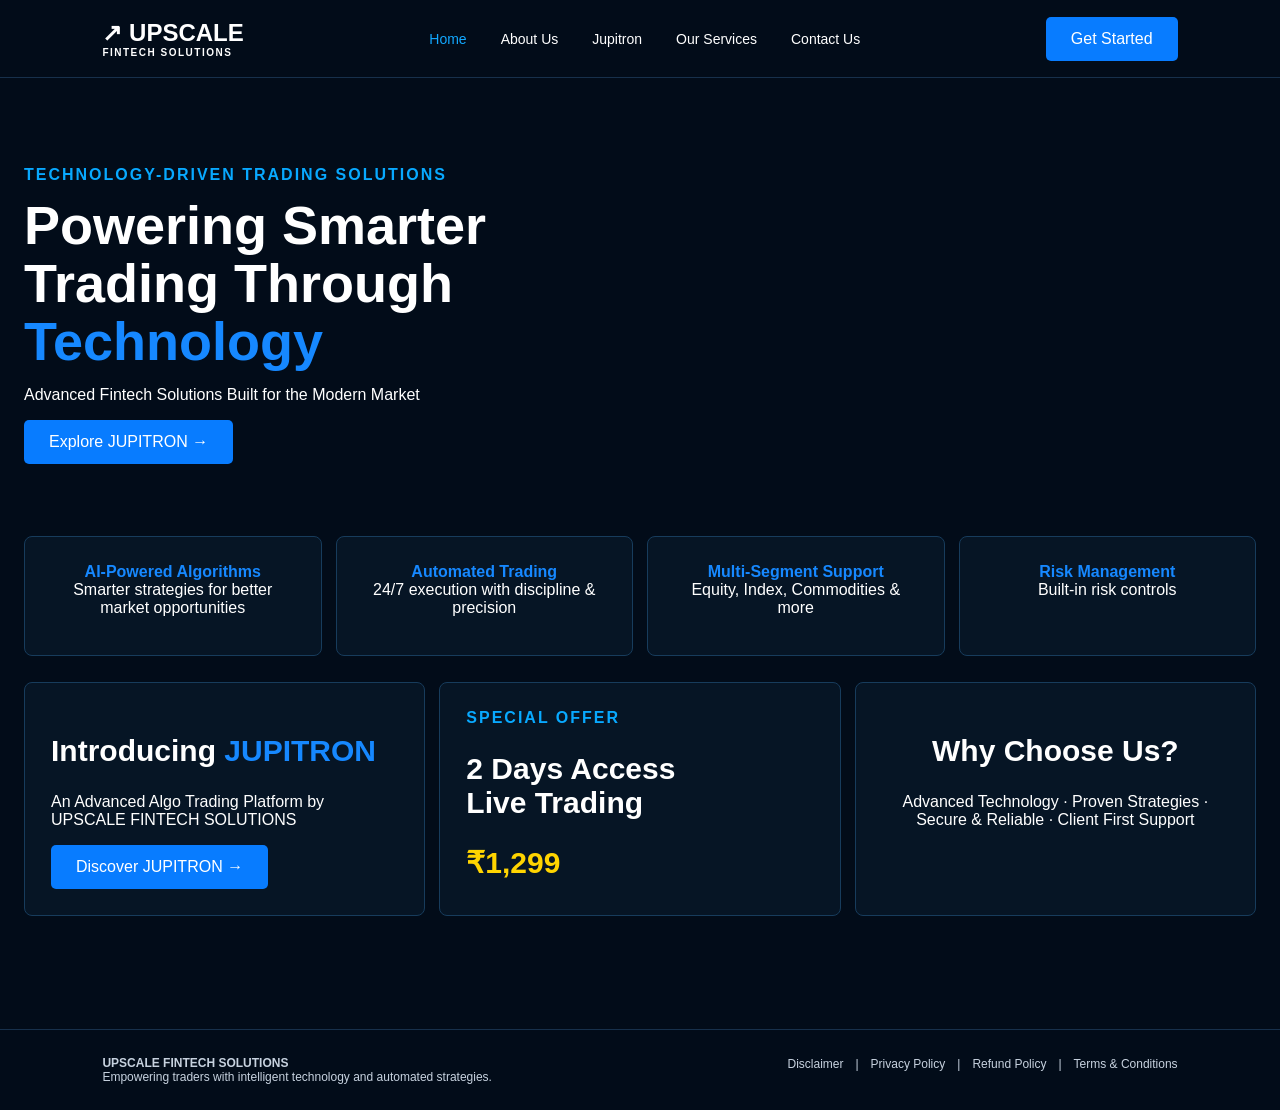
==== index.html @ d389f754 "Add files via upload" ====
<!doctype html><html><head><meta charset='utf-8'><meta name='viewport' content='width=device-width,initial-scale=1'><title>Upscale Fintech Solutions</title><link rel='stylesheet' href='style.css'></head><body>
<header><a class="logo" href="index.html">↗ UPSCALE<small>FINTECH SOLUTIONS</small></a>
<nav><a class="active" href="index.html">Home</a><a class="" href="about.html">About Us</a><a class="" href="jupitron.html">Jupitron</a><a class="" href="services.html">Our Services</a><a class="" href="contact.html">Contact Us</a></nav>
<a class="btn" href="jupitron.html">Get Started</a></header><main class="wrap"><section class="hero"><div><div class="eyebrow">TECHNOLOGY-DRIVEN TRADING SOLUTIONS</div><h1>Powering Smarter<br>Trading Through<br><span class="blue">Technology</span></h1><p>Advanced Fintech Solutions Built for the Modern Market</p><a class="btn" href="jupitron.html">Explore JUPITRON →</a></div><div class="visual jupi" style="border:none;overflow:hidden;background:transparent"><video autoplay muted loop playsinline preload="auto" style="width:100%;height:100%;object-fit:cover;display:block;border:0"><source src="home-hero.mp4" type="video/mp4"></video></div></section>
<div class="grid4"><div class="card center"><b class="blue">AI-Powered Algorithms</b><br>Smarter strategies for better market opportunities</div><div class="card center"><b class="blue">Automated Trading</b><br>24/7 execution with discipline & precision</div><div class="card center"><b class="blue">Multi-Segment Support</b><br>Equity, Index, Commodities & more</div><div class="card center"><b class="blue">Risk Management</b><br>Built-in risk controls</div></div>
<div class="grid3"><div class="card"><h2>Introducing <span class="blue">JUPITRON</span></h2><p>An Advanced Algo Trading Platform by UPSCALE FINTECH SOLUTIONS</p><a class="btn" href="jupitron.html">Discover JUPITRON →</a></div><div class="card"><div class="eyebrow">SPECIAL OFFER</div><h2>2 Days Access<br>Live Trading</h2><div class="offer">₹1,299</div></div><div class="card center"><h2>Why Choose Us?</h2><p>Advanced Technology · Proven Strategies · Secure & Reliable · Client First Support</p></div></div></main><footer><div><b>UPSCALE FINTECH SOLUTIONS</b><br>Empowering traders with intelligent technology and automated strategies.</div><div>Disclaimer　|　Privacy Policy　|　Refund Policy　|　Terms & Conditions</div></footer></body></html>
---- style.css ----
*{box-sizing:border-box}body{margin:0;background:#020c19;color:#fff;font-family:Arial,sans-serif}a{text-decoration:none;color:inherit}
header{height:78px;border-bottom:1px solid #17304b;display:flex;align-items:center;justify-content:space-between;padding:0 8%;position:sticky;top:0;background:#020c19;z-index:10}
.logo{font-weight:800;font-size:24px}.logo small{display:block;font-size:10px;letter-spacing:1.5px}.logo span,.blue{color:#1688ff}
nav{display:flex;gap:34px;font-size:14px}nav a:hover,.active{color:#12a8ff}.btn{display:inline-block;background:#087cff;padding:13px 25px;border-radius:5px}
.wrap{max-width:1320px;margin:auto;padding:42px 24px}.hero{display:grid;grid-template-columns:1fr 1.15fr;gap:55px;align-items:center;min-height:390px}
h1{font-size:54px;line-height:1.08;margin:12px 0}h2{font-size:30px}h3{margin-top:0}.eyebrow{color:#08a9ff;letter-spacing:2px;font-weight:700}
.visual{min-height:305px;border:1px solid #173c5c;border-radius:9px;background:#061b31 center/cover no-repeat;display:flex;align-items:center;justify-content:center;text-align:center;font-size:24px;font-weight:800}
.jupi{background-image:linear-gradient(rgba(2,12,25,.12),rgba(2,12,25,.12)),url('assets/jupitron-visual.png');background-size:contain;background-repeat:no-repeat;background-position:center;background-color:#000}
.grid4,.grid5,.grid3{display:grid;gap:14px;margin:26px 0}.grid4{grid-template-columns:repeat(4,1fr)}.grid5{grid-template-columns:repeat(5,1fr)}.grid3{grid-template-columns:repeat(3,1fr)}
.card{border:1px solid #173c5c;background:#061525;border-radius:8px;padding:26px;min-height:120px}.center{text-align:center}.offer{color:#ffd400;font-size:30px;font-weight:800}.old{text-decoration:line-through;color:#9ba8b5}.section-title{text-align:center;margin:42px 0 20px}.plans .card{min-height:210px}.plans .btn{margin-top:15px;width:100%}
footer{border-top:1px solid #17304b;margin-top:45px;padding:26px 8%;display:flex;justify-content:space-between;font-size:12px;color:#c7d2df}
.contact{display:grid;grid-template-columns:.8fr 1.4fr .7fr;gap:15px}.input{width:100%;padding:13px;margin:6px 0;background:#07192b;border:1px solid #1c405f;color:white;border-radius:4px}
@media(max-width:800px){nav{gap:10px;font-size:11px}.hero,.contact{grid-template-columns:1fr}.grid3,.grid4,.grid5{grid-template-columns:1fr}h1{font-size:38px}header{padding:0 4%}.visual{min-height:240px}}

/* Borderless autoplay hero video */
.hero-video-wrap{
  width:100%;
  height:100%;
  min-height:320px;
  overflow:hidden;
  border:0 !important;
  outline:0 !important;
  box-shadow:none !important;
  background:transparent !important;
  border-radius:0 !important;
}
.hero-video{
  display:block;
  width:100%;
  height:100%;
  min-height:320px;
  object-fit:cover;
  border:0 !important;
  outline:0 !important;
  box-shadow:none !important;
  border-radius:0 !important;
  background:transparent;
}
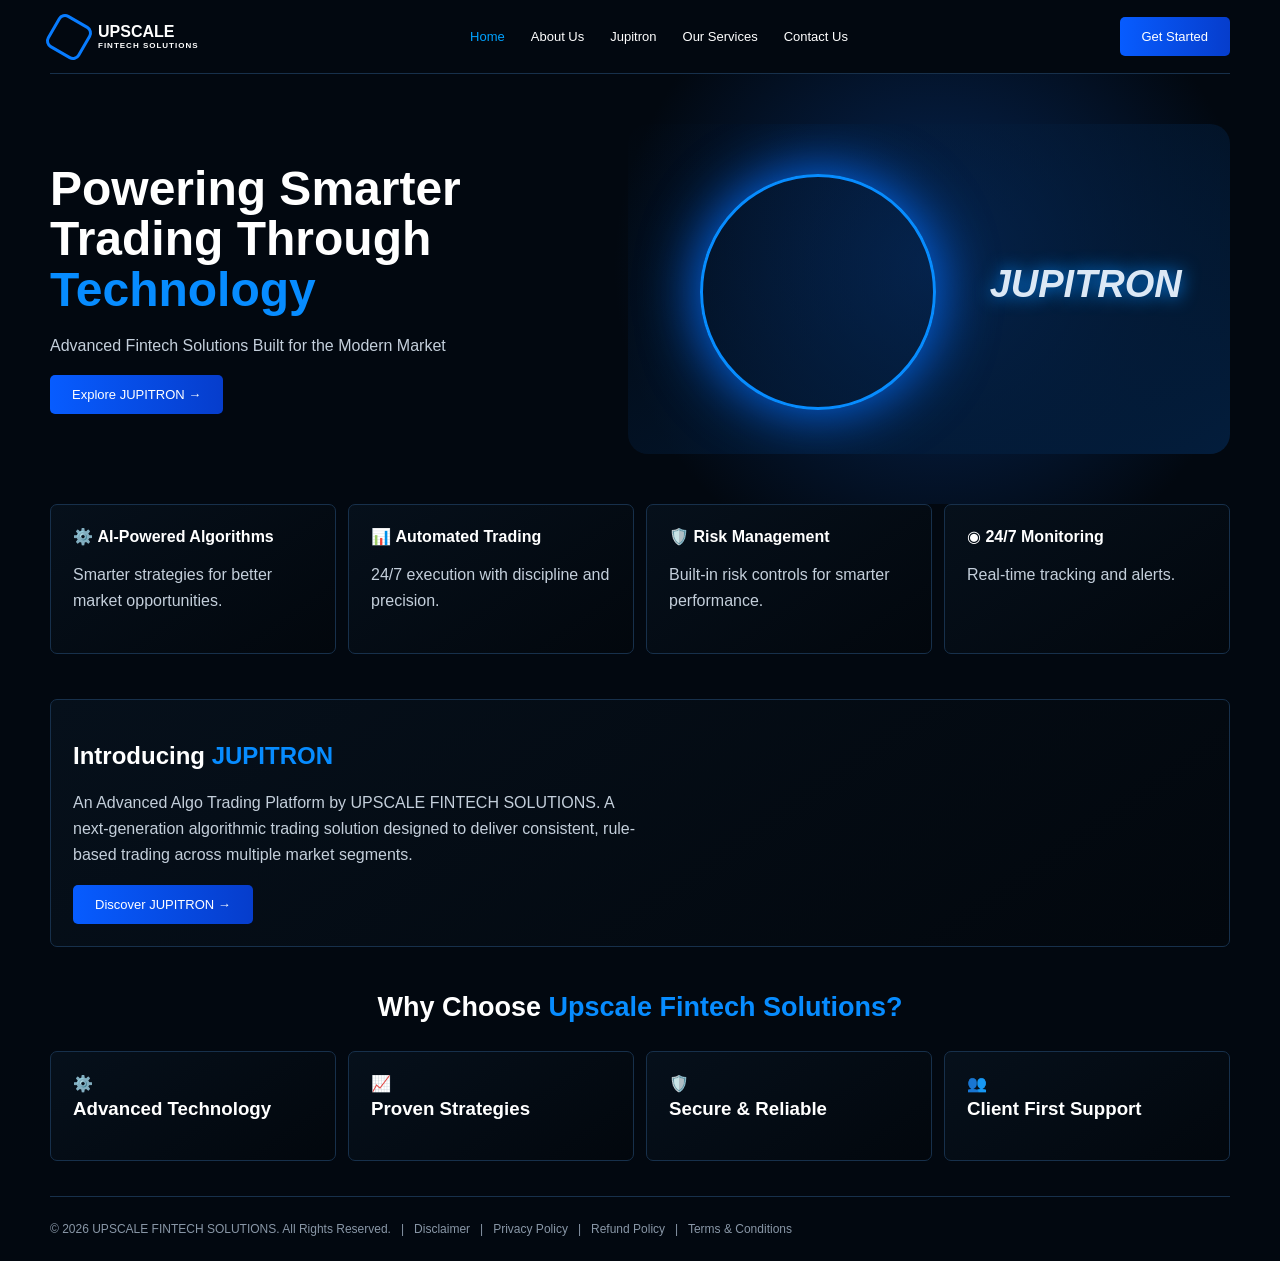
==== commit 470d1e47: "Add files via upload" ====
--- a/index.html
+++ b/index.html
@@ -1,6 +1,6 @@
-<!doctype html><html><head><meta charset='utf-8'><meta name='viewport' content='width=device-width,initial-scale=1'><title>Upscale Fintech Solutions</title><link rel='stylesheet' href='style.css'></head><body>
-<header><a class="logo" href="index.html">↗ UPSCALE<small>FINTECH SOLUTIONS</small></a>
-<nav><a class="active" href="index.html">Home</a><a class="" href="about.html">About Us</a><a class="" href="jupitron.html">Jupitron</a><a class="" href="services.html">Our Services</a><a class="" href="contact.html">Contact Us</a></nav>
-<a class="btn" href="jupitron.html">Get Started</a></header><main class="wrap"><section class="hero"><div><div class="eyebrow">TECHNOLOGY-DRIVEN TRADING SOLUTIONS</div><h1>Powering Smarter<br>Trading Through<br><span class="blue">Technology</span></h1><p>Advanced Fintech Solutions Built for the Modern Market</p><a class="btn" href="jupitron.html">Explore JUPITRON →</a></div><div class="visual jupi" style="border:none;overflow:hidden;background:transparent"><video autoplay muted loop playsinline preload="auto" style="width:100%;height:100%;object-fit:cover;display:block;border:0"><source src="home-hero.mp4" type="video/mp4"></video></div></section>
-<div class="grid4"><div class="card center"><b class="blue">AI-Powered Algorithms</b><br>Smarter strategies for better market opportunities</div><div class="card center"><b class="blue">Automated Trading</b><br>24/7 execution with discipline & precision</div><div class="card center"><b class="blue">Multi-Segment Support</b><br>Equity, Index, Commodities & more</div><div class="card center"><b class="blue">Risk Management</b><br>Built-in risk controls</div></div>
-<div class="grid3"><div class="card"><h2>Introducing <span class="blue">JUPITRON</span></h2><p>An Advanced Algo Trading Platform by UPSCALE FINTECH SOLUTIONS</p><a class="btn" href="jupitron.html">Discover JUPITRON →</a></div><div class="card"><div class="eyebrow">SPECIAL OFFER</div><h2>2 Days Access<br>Live Trading</h2><div class="offer">₹1,299</div></div><div class="card center"><h2>Why Choose Us?</h2><p>Advanced Technology · Proven Strategies · Secure & Reliable · Client First Support</p></div></div></main><footer><div><b>UPSCALE FINTECH SOLUTIONS</b><br>Empowering traders with intelligent technology and automated strategies.</div><div>Disclaimer　|　Privacy Policy　|　Refund Policy　|　Terms & Conditions</div></footer></body></html>+<!doctype html><html><head><meta charset="utf-8"><meta name="viewport" content="width=device-width,initial-scale=1"><title>Home | Upscale Fintech Solutions</title><link rel="stylesheet" href="style.css"></head><body><div class="wrap"><nav class="nav"><a class="logo" href="index.html"><span class="mark"></span><span>UPSCALE<small>FINTECH SOLUTIONS</small></span></a><div class="links"><a class="active" href="index.html">Home</a><a class="" href="about.html">About Us</a><a class="" href="jupitron.html">Jupitron</a><a class="" href="services.html">Our Services</a><a class="" href="contact.html">Contact Us</a></div><a class="btn" href="contact.html">Get Started</a></nav>
+<section class="hero"><div><h1>Powering Smarter<br>Trading Through<br><span>Technology</span></h1><p class="lead">Advanced Fintech Solutions Built for the Modern Market</p><a class="btn" href="jupitron.html">Explore JUPITRON →</a></div><div class="visual"></div></section>
+<div class="grid"><div class="card">⚙️ <b>AI-Powered Algorithms</b><p class="lead">Smarter strategies for better market opportunities.</p></div><div class="card">📊 <b>Automated Trading</b><p class="lead">24/7 execution with discipline and precision.</p></div><div class="card">🛡️ <b>Risk Management</b><p class="lead">Built-in risk controls for smarter performance.</p></div><div class="card">◉ <b>24/7 Monitoring</b><p class="lead">Real-time tracking and alerts.</p></div></div>
+<section class="section"><div class="card"><h2>Introducing <span class="blue">JUPITRON</span></h2><p class="lead">An Advanced Algo Trading Platform by UPSCALE FINTECH SOLUTIONS. A next-generation algorithmic trading solution designed to deliver consistent, rule-based trading across multiple market segments.</p><a class="btn" href="jupitron.html">Discover JUPITRON →</a></div></section>
+<h2 class="section-title">Why Choose <span class="blue">Upscale Fintech Solutions?</span></h2><div class="grid"><div class="card">⚙️<h3>Advanced Technology</h3></div><div class="card">📈<h3>Proven Strategies</h3></div><div class="card">🛡️<h3>Secure & Reliable</h3></div><div class="card">👥<h3>Client First Support</h3></div></div>
+<footer class="footer">© 2026 UPSCALE FINTECH SOLUTIONS. All Rights Reserved. &nbsp; | &nbsp; Disclaimer &nbsp; | &nbsp; Privacy Policy &nbsp; | &nbsp; Refund Policy &nbsp; | &nbsp; Terms & Conditions</footer></div></body></html>
--- a/style.css
+++ b/style.css
@@ -1,39 +1,4 @@
 
-*{box-sizing:border-box}body{margin:0;background:#020c19;color:#fff;font-family:Arial,sans-serif}a{text-decoration:none;color:inherit}
-header{height:78px;border-bottom:1px solid #17304b;display:flex;align-items:center;justify-content:space-between;padding:0 8%;position:sticky;top:0;background:#020c19;z-index:10}
-.logo{font-weight:800;font-size:24px}.logo small{display:block;font-size:10px;letter-spacing:1.5px}.logo span,.blue{color:#1688ff}
-nav{display:flex;gap:34px;font-size:14px}nav a:hover,.active{color:#12a8ff}.btn{display:inline-block;background:#087cff;padding:13px 25px;border-radius:5px}
-.wrap{max-width:1320px;margin:auto;padding:42px 24px}.hero{display:grid;grid-template-columns:1fr 1.15fr;gap:55px;align-items:center;min-height:390px}
-h1{font-size:54px;line-height:1.08;margin:12px 0}h2{font-size:30px}h3{margin-top:0}.eyebrow{color:#08a9ff;letter-spacing:2px;font-weight:700}
-.visual{min-height:305px;border:1px solid #173c5c;border-radius:9px;background:#061b31 center/cover no-repeat;display:flex;align-items:center;justify-content:center;text-align:center;font-size:24px;font-weight:800}
-.jupi{background-image:linear-gradient(rgba(2,12,25,.12),rgba(2,12,25,.12)),url('assets/jupitron-visual.png');background-size:contain;background-repeat:no-repeat;background-position:center;background-color:#000}
-.grid4,.grid5,.grid3{display:grid;gap:14px;margin:26px 0}.grid4{grid-template-columns:repeat(4,1fr)}.grid5{grid-template-columns:repeat(5,1fr)}.grid3{grid-template-columns:repeat(3,1fr)}
-.card{border:1px solid #173c5c;background:#061525;border-radius:8px;padding:26px;min-height:120px}.center{text-align:center}.offer{color:#ffd400;font-size:30px;font-weight:800}.old{text-decoration:line-through;color:#9ba8b5}.section-title{text-align:center;margin:42px 0 20px}.plans .card{min-height:210px}.plans .btn{margin-top:15px;width:100%}
-footer{border-top:1px solid #17304b;margin-top:45px;padding:26px 8%;display:flex;justify-content:space-between;font-size:12px;color:#c7d2df}
-.contact{display:grid;grid-template-columns:.8fr 1.4fr .7fr;gap:15px}.input{width:100%;padding:13px;margin:6px 0;background:#07192b;border:1px solid #1c405f;color:white;border-radius:4px}
-@media(max-width:800px){nav{gap:10px;font-size:11px}.hero,.contact{grid-template-columns:1fr}.grid3,.grid4,.grid5{grid-template-columns:1fr}h1{font-size:38px}header{padding:0 4%}.visual{min-height:240px}}
-
-/* Borderless autoplay hero video */
-.hero-video-wrap{
-  width:100%;
-  height:100%;
-  min-height:320px;
-  overflow:hidden;
-  border:0 !important;
-  outline:0 !important;
-  box-shadow:none !important;
-  background:transparent !important;
-  border-radius:0 !important;
-}
-.hero-video{
-  display:block;
-  width:100%;
-  height:100%;
-  min-height:320px;
-  object-fit:cover;
-  border:0 !important;
-  outline:0 !important;
-  box-shadow:none !important;
-  border-radius:0 !important;
-  background:transparent;
-}
+*{box-sizing:border-box}html{scroll-behavior:smooth}body{margin:0;background:#020810;color:#fff;font-family:Arial,Helvetica,sans-serif}a{text-decoration:none;color:inherit}
+.wrap{width:min(1180px,94%);margin:auto}.nav{height:74px;display:flex;align-items:center;justify-content:space-between;border-bottom:1px solid #17304b}.logo{display:flex;gap:10px;align-items:center;font-weight:800}.mark{width:38px;height:38px;border:3px solid #087cff;transform:rotate(30deg);border-radius:8px}.logo small{display:block;font-size:8px;letter-spacing:1px}.links{display:flex;gap:26px;font-size:13px}.links a:hover,.active{color:#00a2ff}.btn{display:inline-block;padding:12px 22px;border-radius:5px;background:linear-gradient(90deg,#075cff,#063dcc);font-size:13px}.hero{min-height:430px;display:grid;grid-template-columns:1fr 1.1fr;align-items:center;gap:30px;background:radial-gradient(circle at 75% 45%,#06285a 0,transparent 35%)}h1{font-size:48px;line-height:1.05;margin:0 0 18px}h1 span,.blue{color:#078cff}.lead{color:#c4cfdb;line-height:1.65;max-width:580px}.visual{height:330px;position:relative;background:linear-gradient(145deg,transparent,#031d3c);border-radius:20px;overflow:hidden}.visual:before{content:"";position:absolute;width:230px;height:230px;border:3px solid #078cff;border-radius:50%;left:12%;top:15%;box-shadow:0 0 60px #056fff}.visual:after{content:"JUPITRON";position:absolute;right:8%;top:42%;font-size:38px;font-weight:900;font-style:italic;color:#dce8f5;text-shadow:0 0 18px #078cff}.grid{display:grid;grid-template-columns:repeat(4,1fr);gap:12px}.card{border:1px solid #17304b;background:linear-gradient(145deg,#06101b,#02070d);border-radius:7px;padding:22px}.card h3{margin-top:5px}.icon{font-size:25px;color:#078cff}.section{padding:45px 0}.section-title{text-align:center;font-size:27px;margin:0 0 28px}.stats{display:grid;grid-template-columns:repeat(4,1fr);gap:10px;text-align:center}.stat{padding:22px;border:1px solid #17304b}.stat b{font-size:27px;color:#ffbf00}.footer{border-top:1px solid #17304b;padding:25px 0;color:#8997a7;font-size:12px;margin-top:35px}.price{width:100%;border-collapse:collapse}.price th,.price td{border:1px solid #29425c;padding:14px;text-align:center}.offer{color:#ffd000;font-weight:bold}.old{text-decoration:line-through;color:#d8b0b0}.service-grid{display:grid;grid-template-columns:repeat(2,1fr);gap:15px}.contact{display:grid;grid-template-columns:.8fr 1.5fr;gap:20px}.field{width:100%;padding:14px;margin-bottom:10px;background:#050d16;border:1px solid #1b334d;color:#fff;border-radius:4px}textarea.field{height:130px}.tag{color:#68df2d}.about-hero{display:grid;grid-template-columns:1fr 1fr;gap:30px;align-items:center}.glow{height:300px;border:1px solid #153656;background:radial-gradient(circle,#07316a,transparent 55%),linear-gradient(135deg,#02070d,#06172a);border-radius:10px;display:flex;align-items:center;justify-content:center;font-size:34px;color:#078cff;font-weight:bold}
+@media(max-width:800px){.links{display:none}.hero,.about-hero,.contact{grid-template-columns:1fr}.grid,.stats,.service-grid{grid-template-columns:1fr 1fr}h1{font-size:38px}}@media(max-width:500px){.grid,.stats,.service-grid{grid-template-columns:1fr}.visual{height:240px}}
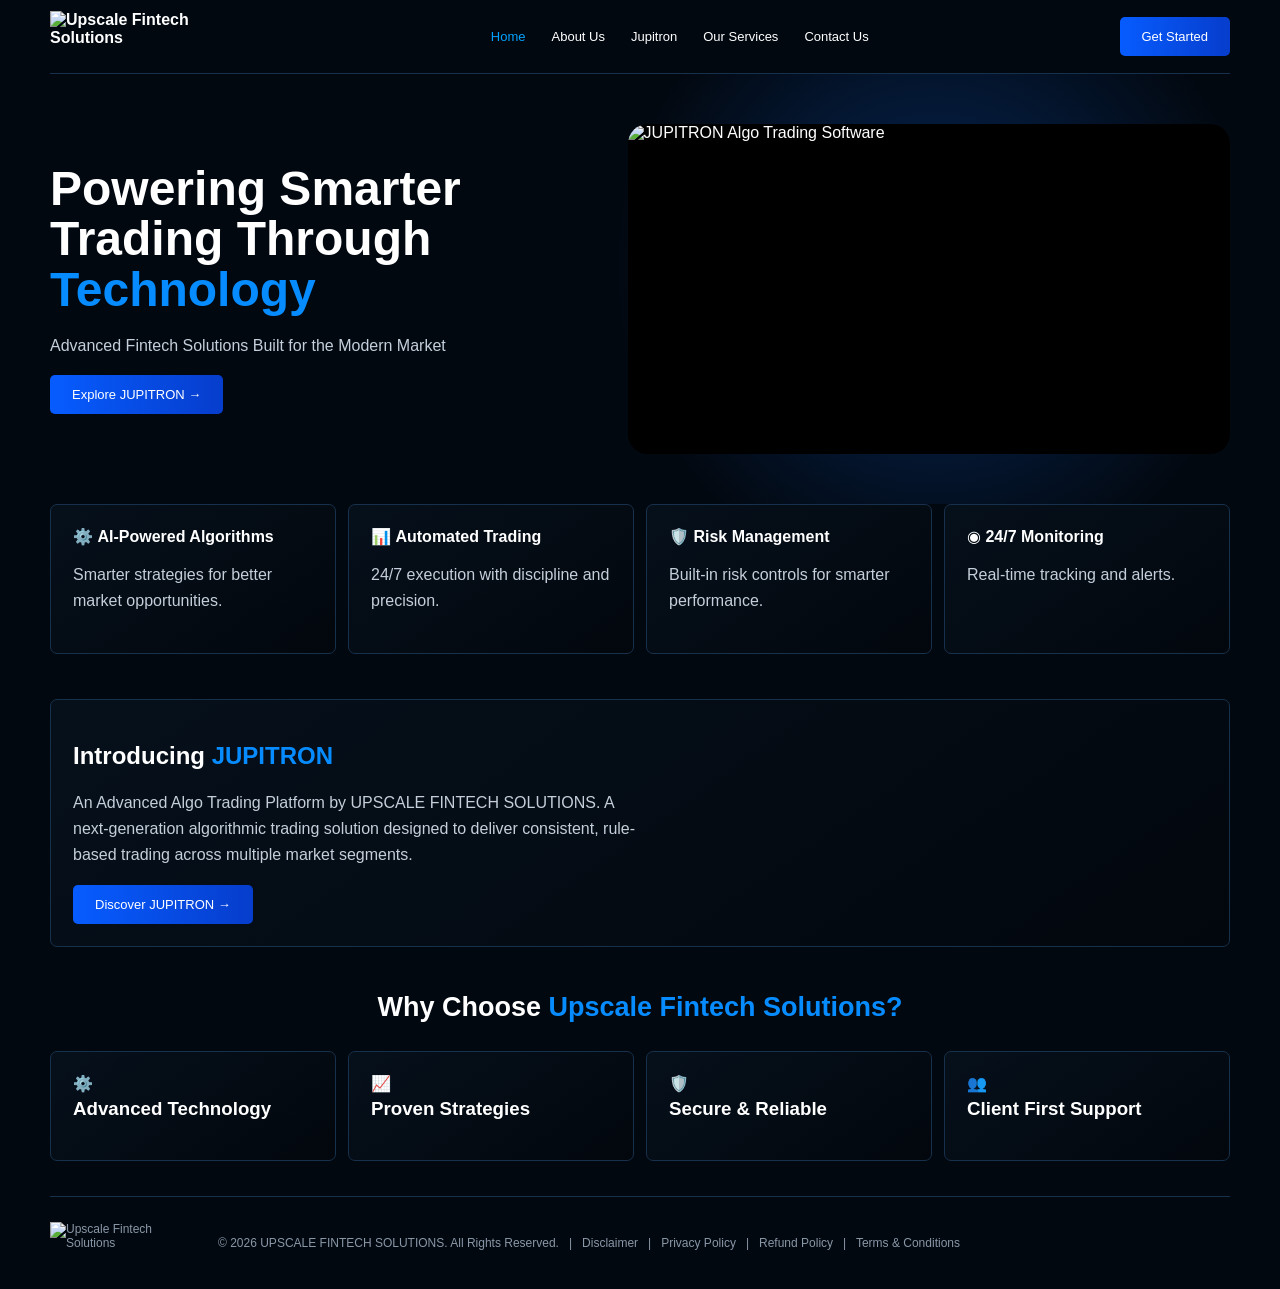
==== commit 445959ab: "Add files via upload" ====
--- a/index.html
+++ b/index.html
@@ -1,6 +1,6 @@
-<!doctype html><html><head><meta charset="utf-8"><meta name="viewport" content="width=device-width,initial-scale=1"><title>Home | Upscale Fintech Solutions</title><link rel="stylesheet" href="style.css"></head><body><div class="wrap"><nav class="nav"><a class="logo" href="index.html"><span class="mark"></span><span>UPSCALE<small>FINTECH SOLUTIONS</small></span></a><div class="links"><a class="active" href="index.html">Home</a><a class="" href="about.html">About Us</a><a class="" href="jupitron.html">Jupitron</a><a class="" href="services.html">Our Services</a><a class="" href="contact.html">Contact Us</a></div><a class="btn" href="contact.html">Get Started</a></nav>
-<section class="hero"><div><h1>Powering Smarter<br>Trading Through<br><span>Technology</span></h1><p class="lead">Advanced Fintech Solutions Built for the Modern Market</p><a class="btn" href="jupitron.html">Explore JUPITRON →</a></div><div class="visual"></div></section>
+<!doctype html><html><head><meta charset="utf-8"><meta name="viewport" content="width=device-width,initial-scale=1"><title>Home | Upscale Fintech Solutions</title><link rel="stylesheet" href="style.css"></head><body><div class="wrap"><nav class="nav"><a class="logo" href="index.html"><img class="brand-logo" src="assets/upscale-logo.png" alt="Upscale Fintech Solutions"></a><div class="links"><a class="active" href="index.html">Home</a><a class="" href="about.html">About Us</a><a class="" href="jupitron.html">Jupitron</a><a class="" href="services.html">Our Services</a><a class="" href="contact.html">Contact Us</a></div><a class="btn" href="contact.html">Get Started</a></nav>
+<section class="hero"><div><h1>Powering Smarter<br>Trading Through<br><span>Technology</span></h1><p class="lead">Advanced Fintech Solutions Built for the Modern Market</p><a class="btn" href="jupitron.html">Explore JUPITRON →</a></div><div class="visual jupitron-visual"><img src="assets/jupitron.png" alt="JUPITRON Algo Trading Software"></div></section>
 <div class="grid"><div class="card">⚙️ <b>AI-Powered Algorithms</b><p class="lead">Smarter strategies for better market opportunities.</p></div><div class="card">📊 <b>Automated Trading</b><p class="lead">24/7 execution with discipline and precision.</p></div><div class="card">🛡️ <b>Risk Management</b><p class="lead">Built-in risk controls for smarter performance.</p></div><div class="card">◉ <b>24/7 Monitoring</b><p class="lead">Real-time tracking and alerts.</p></div></div>
 <section class="section"><div class="card"><h2>Introducing <span class="blue">JUPITRON</span></h2><p class="lead">An Advanced Algo Trading Platform by UPSCALE FINTECH SOLUTIONS. A next-generation algorithmic trading solution designed to deliver consistent, rule-based trading across multiple market segments.</p><a class="btn" href="jupitron.html">Discover JUPITRON →</a></div></section>
 <h2 class="section-title">Why Choose <span class="blue">Upscale Fintech Solutions?</span></h2><div class="grid"><div class="card">⚙️<h3>Advanced Technology</h3></div><div class="card">📈<h3>Proven Strategies</h3></div><div class="card">🛡️<h3>Secure & Reliable</h3></div><div class="card">👥<h3>Client First Support</h3></div></div>
-<footer class="footer">© 2026 UPSCALE FINTECH SOLUTIONS. All Rights Reserved. &nbsp; | &nbsp; Disclaimer &nbsp; | &nbsp; Privacy Policy &nbsp; | &nbsp; Refund Policy &nbsp; | &nbsp; Terms & Conditions</footer></div></body></html>+<footer class="footer"><img class="footer-logo" src="assets/upscale-logo.png" alt="Upscale Fintech Solutions"><span>© 2026 UPSCALE FINTECH SOLUTIONS. All Rights Reserved. &nbsp; | &nbsp; Disclaimer &nbsp; | &nbsp; Privacy Policy &nbsp; | &nbsp; Refund Policy &nbsp; | &nbsp; Terms & Conditions</span></footer></div></body></html>
--- a/style.css
+++ b/style.css
@@ -2,3 +2,11 @@
 *{box-sizing:border-box}html{scroll-behavior:smooth}body{margin:0;background:#020810;color:#fff;font-family:Arial,Helvetica,sans-serif}a{text-decoration:none;color:inherit}
 .wrap{width:min(1180px,94%);margin:auto}.nav{height:74px;display:flex;align-items:center;justify-content:space-between;border-bottom:1px solid #17304b}.logo{display:flex;gap:10px;align-items:center;font-weight:800}.mark{width:38px;height:38px;border:3px solid #087cff;transform:rotate(30deg);border-radius:8px}.logo small{display:block;font-size:8px;letter-spacing:1px}.links{display:flex;gap:26px;font-size:13px}.links a:hover,.active{color:#00a2ff}.btn{display:inline-block;padding:12px 22px;border-radius:5px;background:linear-gradient(90deg,#075cff,#063dcc);font-size:13px}.hero{min-height:430px;display:grid;grid-template-columns:1fr 1.1fr;align-items:center;gap:30px;background:radial-gradient(circle at 75% 45%,#06285a 0,transparent 35%)}h1{font-size:48px;line-height:1.05;margin:0 0 18px}h1 span,.blue{color:#078cff}.lead{color:#c4cfdb;line-height:1.65;max-width:580px}.visual{height:330px;position:relative;background:linear-gradient(145deg,transparent,#031d3c);border-radius:20px;overflow:hidden}.visual:before{content:"";position:absolute;width:230px;height:230px;border:3px solid #078cff;border-radius:50%;left:12%;top:15%;box-shadow:0 0 60px #056fff}.visual:after{content:"JUPITRON";position:absolute;right:8%;top:42%;font-size:38px;font-weight:900;font-style:italic;color:#dce8f5;text-shadow:0 0 18px #078cff}.grid{display:grid;grid-template-columns:repeat(4,1fr);gap:12px}.card{border:1px solid #17304b;background:linear-gradient(145deg,#06101b,#02070d);border-radius:7px;padding:22px}.card h3{margin-top:5px}.icon{font-size:25px;color:#078cff}.section{padding:45px 0}.section-title{text-align:center;font-size:27px;margin:0 0 28px}.stats{display:grid;grid-template-columns:repeat(4,1fr);gap:10px;text-align:center}.stat{padding:22px;border:1px solid #17304b}.stat b{font-size:27px;color:#ffbf00}.footer{border-top:1px solid #17304b;padding:25px 0;color:#8997a7;font-size:12px;margin-top:35px}.price{width:100%;border-collapse:collapse}.price th,.price td{border:1px solid #29425c;padding:14px;text-align:center}.offer{color:#ffd000;font-weight:bold}.old{text-decoration:line-through;color:#d8b0b0}.service-grid{display:grid;grid-template-columns:repeat(2,1fr);gap:15px}.contact{display:grid;grid-template-columns:.8fr 1.5fr;gap:20px}.field{width:100%;padding:14px;margin-bottom:10px;background:#050d16;border:1px solid #1b334d;color:#fff;border-radius:4px}textarea.field{height:130px}.tag{color:#68df2d}.about-hero{display:grid;grid-template-columns:1fr 1fr;gap:30px;align-items:center}.glow{height:300px;border:1px solid #153656;background:radial-gradient(circle,#07316a,transparent 55%),linear-gradient(135deg,#02070d,#06172a);border-radius:10px;display:flex;align-items:center;justify-content:center;font-size:34px;color:#078cff;font-weight:bold}
 @media(max-width:800px){.links{display:none}.hero,.about-hero,.contact{grid-template-columns:1fr}.grid,.stats,.service-grid{grid-template-columns:1fr 1fr}h1{font-size:38px}}@media(max-width:500px){.grid,.stats,.service-grid{grid-template-columns:1fr}.visual{height:240px}}
+
+.brand-logo{height:52px;width:auto;max-width:190px;object-fit:contain;display:block}
+.jupitron-visual{background:#000;display:flex;align-items:center;justify-content:center}
+.jupitron-visual:before,.jupitron-visual:after{display:none!important}
+.jupitron-visual img{width:100%;height:100%;object-fit:contain;display:block}
+.footer{display:flex;align-items:center;gap:18px;flex-wrap:wrap}
+.footer-logo{height:42px;width:auto;max-width:150px;object-fit:contain}
+@media(max-width:500px){.brand-logo{height:42px;max-width:145px}.footer-logo{height:36px}}
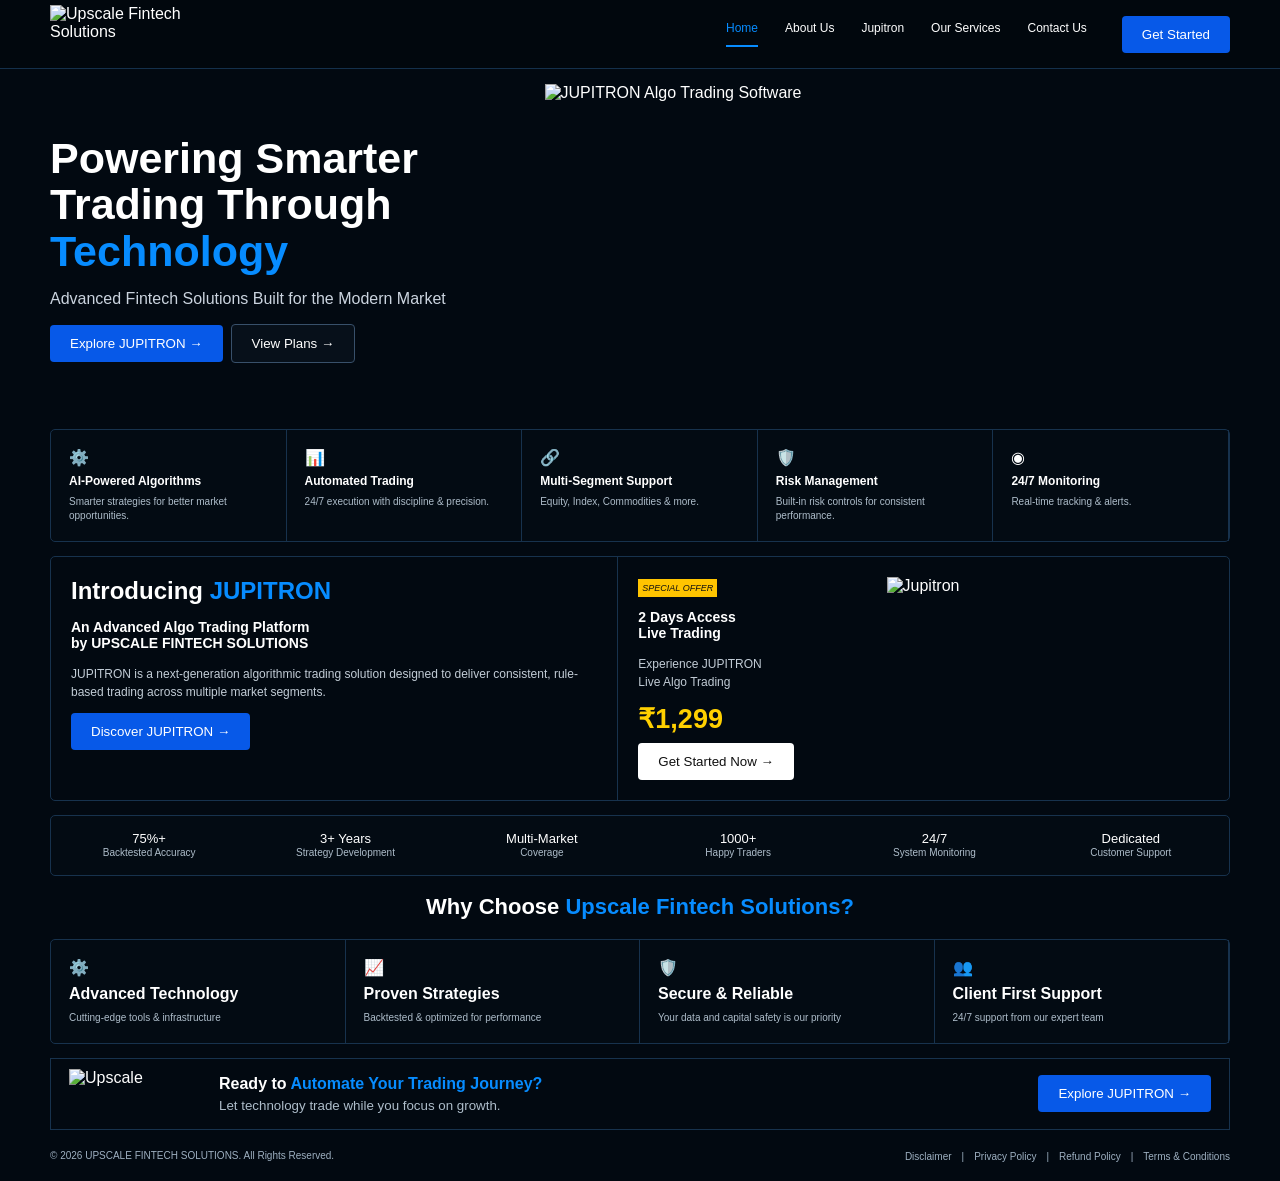
==== commit a28ea176: "Add files via upload" ====
--- a/index.html
+++ b/index.html
@@ -1,6 +1,44 @@
-<!doctype html><html><head><meta charset="utf-8"><meta name="viewport" content="width=device-width,initial-scale=1"><title>Home | Upscale Fintech Solutions</title><link rel="stylesheet" href="style.css"></head><body><div class="wrap"><nav class="nav"><a class="logo" href="index.html"><img class="brand-logo" src="assets/upscale-logo.png" alt="Upscale Fintech Solutions"></a><div class="links"><a class="active" href="index.html">Home</a><a class="" href="about.html">About Us</a><a class="" href="jupitron.html">Jupitron</a><a class="" href="services.html">Our Services</a><a class="" href="contact.html">Contact Us</a></div><a class="btn" href="contact.html">Get Started</a></nav>
-<section class="hero"><div><h1>Powering Smarter<br>Trading Through<br><span>Technology</span></h1><p class="lead">Advanced Fintech Solutions Built for the Modern Market</p><a class="btn" href="jupitron.html">Explore JUPITRON →</a></div><div class="visual jupitron-visual"><img src="assets/jupitron.png" alt="JUPITRON Algo Trading Software"></div></section>
-<div class="grid"><div class="card">⚙️ <b>AI-Powered Algorithms</b><p class="lead">Smarter strategies for better market opportunities.</p></div><div class="card">📊 <b>Automated Trading</b><p class="lead">24/7 execution with discipline and precision.</p></div><div class="card">🛡️ <b>Risk Management</b><p class="lead">Built-in risk controls for smarter performance.</p></div><div class="card">◉ <b>24/7 Monitoring</b><p class="lead">Real-time tracking and alerts.</p></div></div>
-<section class="section"><div class="card"><h2>Introducing <span class="blue">JUPITRON</span></h2><p class="lead">An Advanced Algo Trading Platform by UPSCALE FINTECH SOLUTIONS. A next-generation algorithmic trading solution designed to deliver consistent, rule-based trading across multiple market segments.</p><a class="btn" href="jupitron.html">Discover JUPITRON →</a></div></section>
-<h2 class="section-title">Why Choose <span class="blue">Upscale Fintech Solutions?</span></h2><div class="grid"><div class="card">⚙️<h3>Advanced Technology</h3></div><div class="card">📈<h3>Proven Strategies</h3></div><div class="card">🛡️<h3>Secure & Reliable</h3></div><div class="card">👥<h3>Client First Support</h3></div></div>
-<footer class="footer"><img class="footer-logo" src="assets/upscale-logo.png" alt="Upscale Fintech Solutions"><span>© 2026 UPSCALE FINTECH SOLUTIONS. All Rights Reserved. &nbsp; | &nbsp; Disclaimer &nbsp; | &nbsp; Privacy Policy &nbsp; | &nbsp; Refund Policy &nbsp; | &nbsp; Terms & Conditions</span></footer></div></body></html>+<!doctype html>
+<html lang="en"><head>
+<meta charset="utf-8"><meta name="viewport" content="width=device-width,initial-scale=1">
+<title>Home | Upscale Fintech Solutions</title>
+<link rel="stylesheet" href="style.css">
+</head><body>
+<header><div class="container nav">
+<img src="assets/upscale-logo.png" class="logo" alt="Upscale Fintech Solutions">
+<nav><a class="active">Home</a><a>About Us</a><a>Jupitron</a><a>Our Services</a><a>Contact Us</a></nav>
+<button>Get Started</button></div></header>
+
+<main class="container">
+<section class="hero">
+<div class="copy"><h1>Powering Smarter<br>Trading Through<br><span>Technology</span></h1>
+<p>Advanced Fintech Solutions Built for the Modern Market</p>
+<div><button>Explore JUPITRON →</button><button class="dark">View Plans →</button></div></div>
+<div class="heroart"><img src="assets/jupitron.png" alt="JUPITRON Algo Trading Software"></div>
+</section>
+
+<section class="features">
+<div>⚙️<b>AI-Powered Algorithms</b><small>Smarter strategies for better market opportunities.</small></div>
+<div>📊<b>Automated Trading</b><small>24/7 execution with discipline & precision.</small></div>
+<div>🔗<b>Multi-Segment Support</b><small>Equity, Index, Commodities & more.</small></div>
+<div>🛡️<b>Risk Management</b><small>Built-in risk controls for consistent performance.</small></div>
+<div>◉<b>24/7 Monitoring</b><small>Real-time tracking & alerts.</small></div>
+</section>
+
+<section class="intro">
+<div><h2>Introducing <span>JUPITRON</span></h2><h3>An Advanced Algo Trading Platform<br>by UPSCALE FINTECH SOLUTIONS</h3>
+<p>JUPITRON is a next-generation algorithmic trading solution designed to deliver consistent, rule-based trading across multiple market segments.</p>
+<button>Discover JUPITRON →</button></div>
+<div class="offer"><em>SPECIAL OFFER</em><h3>2 Days Access<br>Live Trading</h3><p>Experience JUPITRON<br>Live Algo Trading</p><strong>₹1,299</strong><button class="light">Get Started Now →</button></div>
+<div class="mini"><img src="assets/jupitron.png" alt="Jupitron"></div>
+</section>
+
+<section class="stats"><div>75%+<small>Backtested Accuracy</small></div><div>3+ Years<small>Strategy Development</small></div><div>Multi-Market<small>Coverage</small></div><div>1000+<small>Happy Traders</small></div><div>24/7<small>System Monitoring</small></div><div>Dedicated<small>Customer Support</small></div></section>
+
+<h2 class="why">Why Choose <span>Upscale Fintech Solutions?</span></h2>
+<section class="cards"><div>⚙️<b>Advanced Technology</b><small>Cutting-edge tools & infrastructure</small></div><div>📈<b>Proven Strategies</b><small>Backtested & optimized for performance</small></div><div>🛡️<b>Secure & Reliable</b><small>Your data and capital safety is our priority</small></div><div>👥<b>Client First Support</b><small>24/7 support from our expert team</small></div></section>
+
+<section class="cta"><img src="assets/upscale-logo.png" alt="Upscale"><div><b>Ready to <span>Automate Your Trading Journey?</span></b><small>Let technology trade while you focus on growth.</small></div><button>Explore JUPITRON →</button></section>
+</main>
+<footer><div class="container">© 2026 UPSCALE FINTECH SOLUTIONS. All Rights Reserved. <span>Disclaimer　|　Privacy Policy　|　Refund Policy　|　Terms & Conditions</span></div></footer>
+</body></html>
--- a/style.css
+++ b/style.css
@@ -1,12 +1 @@
-
-*{box-sizing:border-box}html{scroll-behavior:smooth}body{margin:0;background:#020810;color:#fff;font-family:Arial,Helvetica,sans-serif}a{text-decoration:none;color:inherit}
-.wrap{width:min(1180px,94%);margin:auto}.nav{height:74px;display:flex;align-items:center;justify-content:space-between;border-bottom:1px solid #17304b}.logo{display:flex;gap:10px;align-items:center;font-weight:800}.mark{width:38px;height:38px;border:3px solid #087cff;transform:rotate(30deg);border-radius:8px}.logo small{display:block;font-size:8px;letter-spacing:1px}.links{display:flex;gap:26px;font-size:13px}.links a:hover,.active{color:#00a2ff}.btn{display:inline-block;padding:12px 22px;border-radius:5px;background:linear-gradient(90deg,#075cff,#063dcc);font-size:13px}.hero{min-height:430px;display:grid;grid-template-columns:1fr 1.1fr;align-items:center;gap:30px;background:radial-gradient(circle at 75% 45%,#06285a 0,transparent 35%)}h1{font-size:48px;line-height:1.05;margin:0 0 18px}h1 span,.blue{color:#078cff}.lead{color:#c4cfdb;line-height:1.65;max-width:580px}.visual{height:330px;position:relative;background:linear-gradient(145deg,transparent,#031d3c);border-radius:20px;overflow:hidden}.visual:before{content:"";position:absolute;width:230px;height:230px;border:3px solid #078cff;border-radius:50%;left:12%;top:15%;box-shadow:0 0 60px #056fff}.visual:after{content:"JUPITRON";position:absolute;right:8%;top:42%;font-size:38px;font-weight:900;font-style:italic;color:#dce8f5;text-shadow:0 0 18px #078cff}.grid{display:grid;grid-template-columns:repeat(4,1fr);gap:12px}.card{border:1px solid #17304b;background:linear-gradient(145deg,#06101b,#02070d);border-radius:7px;padding:22px}.card h3{margin-top:5px}.icon{font-size:25px;color:#078cff}.section{padding:45px 0}.section-title{text-align:center;font-size:27px;margin:0 0 28px}.stats{display:grid;grid-template-columns:repeat(4,1fr);gap:10px;text-align:center}.stat{padding:22px;border:1px solid #17304b}.stat b{font-size:27px;color:#ffbf00}.footer{border-top:1px solid #17304b;padding:25px 0;color:#8997a7;font-size:12px;margin-top:35px}.price{width:100%;border-collapse:collapse}.price th,.price td{border:1px solid #29425c;padding:14px;text-align:center}.offer{color:#ffd000;font-weight:bold}.old{text-decoration:line-through;color:#d8b0b0}.service-grid{display:grid;grid-template-columns:repeat(2,1fr);gap:15px}.contact{display:grid;grid-template-columns:.8fr 1.5fr;gap:20px}.field{width:100%;padding:14px;margin-bottom:10px;background:#050d16;border:1px solid #1b334d;color:#fff;border-radius:4px}textarea.field{height:130px}.tag{color:#68df2d}.about-hero{display:grid;grid-template-columns:1fr 1fr;gap:30px;align-items:center}.glow{height:300px;border:1px solid #153656;background:radial-gradient(circle,#07316a,transparent 55%),linear-gradient(135deg,#02070d,#06172a);border-radius:10px;display:flex;align-items:center;justify-content:center;font-size:34px;color:#078cff;font-weight:bold}
-@media(max-width:800px){.links{display:none}.hero,.about-hero,.contact{grid-template-columns:1fr}.grid,.stats,.service-grid{grid-template-columns:1fr 1fr}h1{font-size:38px}}@media(max-width:500px){.grid,.stats,.service-grid{grid-template-columns:1fr}.visual{height:240px}}
-
-.brand-logo{height:52px;width:auto;max-width:190px;object-fit:contain;display:block}
-.jupitron-visual{background:#000;display:flex;align-items:center;justify-content:center}
-.jupitron-visual:before,.jupitron-visual:after{display:none!important}
-.jupitron-visual img{width:100%;height:100%;object-fit:contain;display:block}
-.footer{display:flex;align-items:center;gap:18px;flex-wrap:wrap}
-.footer-logo{height:42px;width:auto;max-width:150px;object-fit:contain}
-@media(max-width:500px){.brand-logo{height:42px;max-width:145px}.footer-logo{height:36px}}
+*{box-sizing:border-box}body{margin:0;background:#020911;color:#fff;font-family:Arial,sans-serif}.container{width:min(1180px,96%);margin:auto}header{border-bottom:1px solid #14304b;background:#01070d}.nav{height:68px;display:flex;align-items:center;gap:35px}.logo{width:155px;height:58px;object-fit:contain}.nav nav{display:flex;gap:27px;margin-left:auto;font-size:12px}.active{color:#078cff;border-bottom:2px solid #078cff;padding-bottom:10px}button{background:#0759e8;color:white;border:0;border-radius:4px;padding:11px 20px}.hero{display:grid;grid-template-columns:.9fr 1.3fr;min-height:360px;align-items:center;gap:20px}.copy h1{font-size:43px;line-height:1.08;margin:0 0 15px}.copy h1 span,.intro span,.why span,.cta span{color:#078cff}.copy p{color:#cbd4df}.dark{background:#07101a;border:1px solid #38506a;margin-left:8px}.heroart{height:330px;overflow:hidden;display:flex;justify-content:center}.heroart img{width:100%;height:100%;object-fit:contain}.features,.stats,.cards{display:grid;border:1px solid #17324d;border-radius:5px;background:#030b13}.features{grid-template-columns:repeat(5,1fr)}.features div,.cards div{padding:18px;border-right:1px solid #17324d}.features b,.features small,.cards b,.cards small,.stats small{display:block}.features b{font-size:12px;margin:7px 0}.features small,.cards small,.stats small{color:#aebdca;font-size:10px;line-height:1.4}.intro{display:grid;grid-template-columns:1.25fr .55fr .8fr;border:1px solid #17324d;border-radius:5px;margin-top:14px;min-height:185px;overflow:hidden}.intro>div{padding:20px}.intro h2{margin:0 0 8px}.intro h3{font-size:14px}.intro p{font-size:12px;color:#c2ccd6;line-height:1.5}.offer{border-left:1px solid #17324d}.offer em{background:#ffc400;color:#111;font-size:9px;padding:4px}.offer strong{display:block;color:#ffd000;font-size:27px}.light{background:#fff;color:#111;margin-top:8px}.mini img{width:100%;height:145px;object-fit:contain}.stats{grid-template-columns:repeat(6,1fr);margin-top:14px;text-align:center}.stats div{padding:15px;font-size:13px}.why{text-align:center;font-size:22px}.cards{grid-template-columns:repeat(4,1fr)}.cards b{margin:8px 0}.cta{margin-top:14px;border:1px solid #17324d;display:flex;align-items:center;padding:10px 18px;gap:25px}.cta img{width:125px;height:50px;object-fit:contain}.cta div{flex:1}.cta small{display:block;color:#aebdca;margin-top:5px}footer{font-size:10px;color:#9eb0c1;padding:20px 0}footer span{float:right}@media(max-width:800px){.nav nav{display:none}.hero{grid-template-columns:1fr}.features{grid-template-columns:1fr 1fr}.intro{grid-template-columns:1fr}.stats{grid-template-columns:1fr 1fr}.cards{grid-template-columns:1fr 1fr}.heroart{height:280px}}
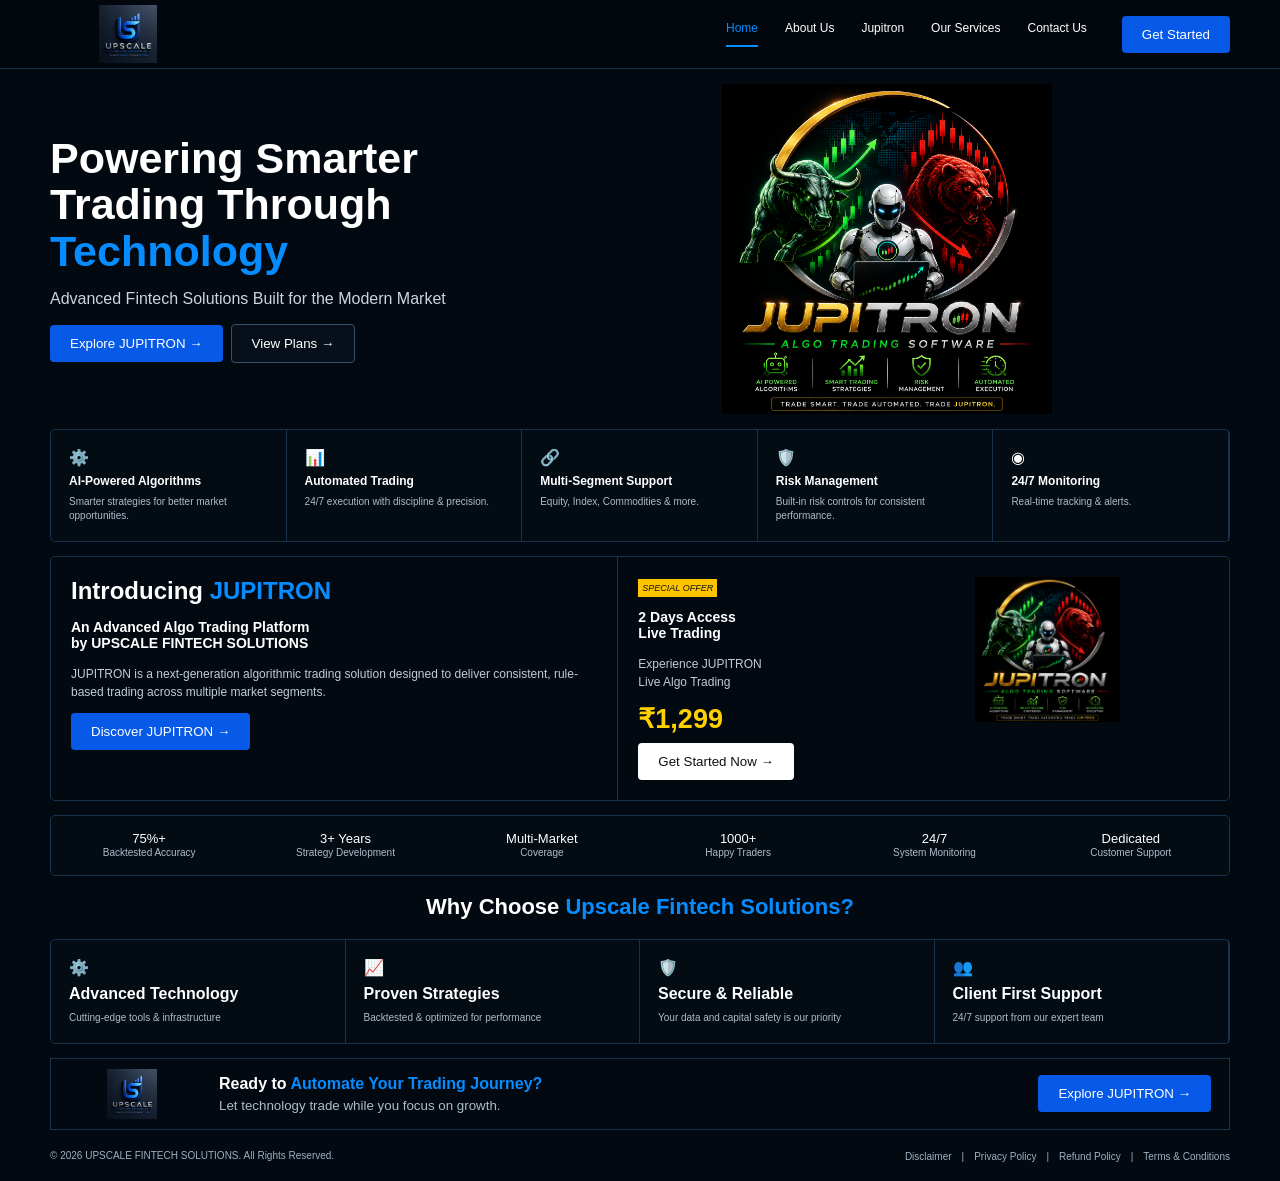
==== commit 1241f5d0: "Add files via upload" ====
--- a/index.html
+++ b/index.html
@@ -5,7 +5,7 @@
 <link rel="stylesheet" href="style.css">
 </head><body>
 <header><div class="container nav">
-<img src="assets/upscale-logo.png" class="logo" alt="Upscale Fintech Solutions">
+<img src="upscale-logo.png" class="logo" alt="Upscale Fintech Solutions">
 <nav><a class="active">Home</a><a>About Us</a><a>Jupitron</a><a>Our Services</a><a>Contact Us</a></nav>
 <button>Get Started</button></div></header>
 
@@ -14,7 +14,7 @@
 <div class="copy"><h1>Powering Smarter<br>Trading Through<br><span>Technology</span></h1>
 <p>Advanced Fintech Solutions Built for the Modern Market</p>
 <div><button>Explore JUPITRON →</button><button class="dark">View Plans →</button></div></div>
-<div class="heroart"><img src="assets/jupitron.png" alt="JUPITRON Algo Trading Software"></div>
+<div class="heroart"><img src="jupitron.png" alt="JUPITRON Algo Trading Software"></div>
 </section>
 
 <section class="features">
@@ -30,7 +30,7 @@
 <p>JUPITRON is a next-generation algorithmic trading solution designed to deliver consistent, rule-based trading across multiple market segments.</p>
 <button>Discover JUPITRON →</button></div>
 <div class="offer"><em>SPECIAL OFFER</em><h3>2 Days Access<br>Live Trading</h3><p>Experience JUPITRON<br>Live Algo Trading</p><strong>₹1,299</strong><button class="light">Get Started Now →</button></div>
-<div class="mini"><img src="assets/jupitron.png" alt="Jupitron"></div>
+<div class="mini"><img src="jupitron.png" alt="Jupitron"></div>
 </section>
 
 <section class="stats"><div>75%+<small>Backtested Accuracy</small></div><div>3+ Years<small>Strategy Development</small></div><div>Multi-Market<small>Coverage</small></div><div>1000+<small>Happy Traders</small></div><div>24/7<small>System Monitoring</small></div><div>Dedicated<small>Customer Support</small></div></section>
@@ -38,7 +38,7 @@
 <h2 class="why">Why Choose <span>Upscale Fintech Solutions?</span></h2>
 <section class="cards"><div>⚙️<b>Advanced Technology</b><small>Cutting-edge tools & infrastructure</small></div><div>📈<b>Proven Strategies</b><small>Backtested & optimized for performance</small></div><div>🛡️<b>Secure & Reliable</b><small>Your data and capital safety is our priority</small></div><div>👥<b>Client First Support</b><small>24/7 support from our expert team</small></div></section>
 
-<section class="cta"><img src="assets/upscale-logo.png" alt="Upscale"><div><b>Ready to <span>Automate Your Trading Journey?</span></b><small>Let technology trade while you focus on growth.</small></div><button>Explore JUPITRON →</button></section>
+<section class="cta"><img src="upscale-logo.png" alt="Upscale"><div><b>Ready to <span>Automate Your Trading Journey?</span></b><small>Let technology trade while you focus on growth.</small></div><button>Explore JUPITRON →</button></section>
 </main>
 <footer><div class="container">© 2026 UPSCALE FINTECH SOLUTIONS. All Rights Reserved. <span>Disclaimer　|　Privacy Policy　|　Refund Policy　|　Terms & Conditions</span></div></footer>
 </body></html>
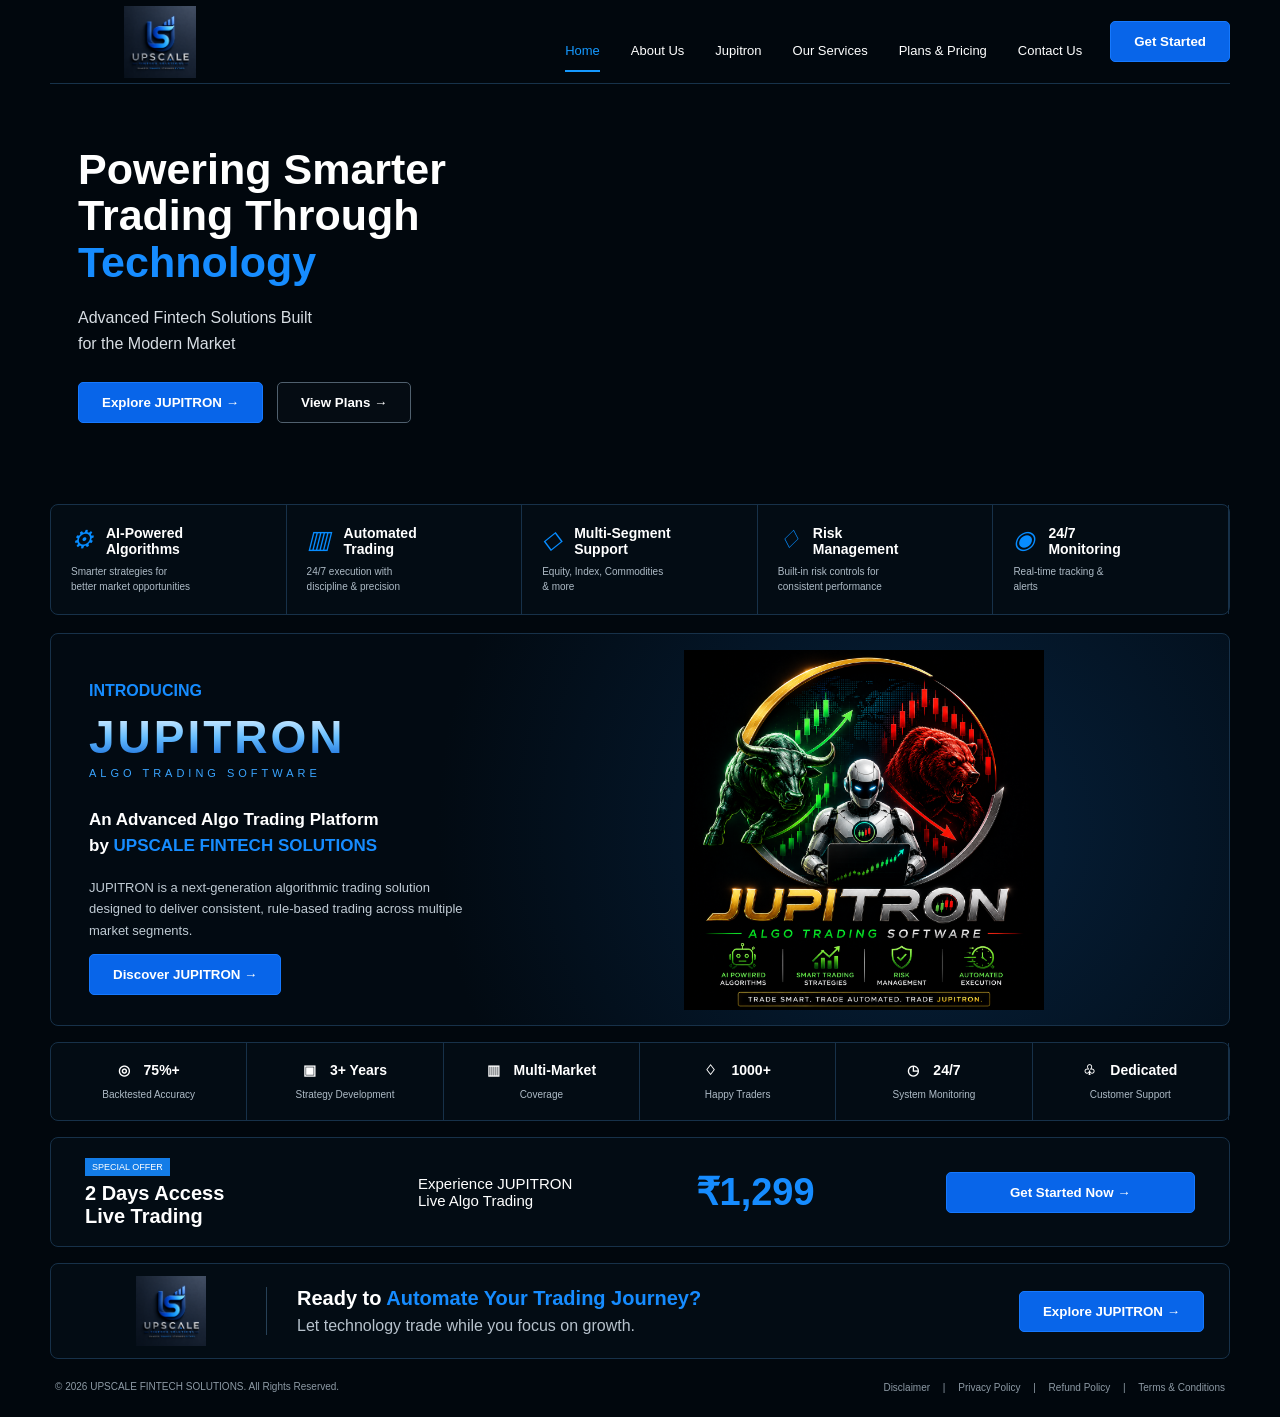
==== commit 0c43858e: "Add files via upload" ====
--- a/index.html
+++ b/index.html
@@ -1,44 +1,43 @@
 <!doctype html>
-<html lang="en"><head>
+<html lang="en">
+<head>
 <meta charset="utf-8"><meta name="viewport" content="width=device-width,initial-scale=1">
-<title>Home | Upscale Fintech Solutions</title>
-<link rel="stylesheet" href="style.css">
-</head><body>
-<header><div class="container nav">
-<img src="upscale-logo.png" class="logo" alt="Upscale Fintech Solutions">
-<nav><a class="active">Home</a><a>About Us</a><a>Jupitron</a><a>Our Services</a><a>Contact Us</a></nav>
-<button>Get Started</button></div></header>
-
-<main class="container">
+<title>Upscale Fintech Solutions</title><link rel="stylesheet" href="style.css">
+</head>
+<body>
+<header>
+  <img class="logo" src="upscale-logo.png" alt="Upscale Fintech Solutions">
+  <nav><a class="active">Home</a><a>About Us</a><a>Jupitron</a><a>Our Services</a><a>Plans & Pricing</a><a>Contact Us</a></nav>
+  <button>Get Started</button>
+</header>
+<main>
 <section class="hero">
-<div class="copy"><h1>Powering Smarter<br>Trading Through<br><span>Technology</span></h1>
-<p>Advanced Fintech Solutions Built for the Modern Market</p>
-<div><button>Explore JUPITRON →</button><button class="dark">View Plans →</button></div></div>
-<div class="heroart"><img src="jupitron.png" alt="JUPITRON Algo Trading Software"></div>
+ <div class="hero-copy"><h1>Powering Smarter<br>Trading Through<br><span>Technology</span></h1>
+ <p>Advanced Fintech Solutions Built<br>for the Modern Market</p>
+ <div><button class="nomargin">Explore JUPITRON →</button><button class="outline">View Plans →</button></div></div>
+ <div class="hero-media"><video autoplay muted loop playsinline><source src="home-hero.mp4" type="video/mp4"></video></div>
 </section>
-
 <section class="features">
-<div>⚙️<b>AI-Powered Algorithms</b><small>Smarter strategies for better market opportunities.</small></div>
-<div>📊<b>Automated Trading</b><small>24/7 execution with discipline & precision.</small></div>
-<div>🔗<b>Multi-Segment Support</b><small>Equity, Index, Commodities & more.</small></div>
-<div>🛡️<b>Risk Management</b><small>Built-in risk controls for consistent performance.</small></div>
-<div>◉<b>24/7 Monitoring</b><small>Real-time tracking & alerts.</small></div>
+ <div><i>⚙</i><b>AI-Powered<br>Algorithms</b><small>Smarter strategies for<br>better market opportunities</small></div>
+ <div><i>▥</i><b>Automated<br>Trading</b><small>24/7 execution with<br>discipline & precision</small></div>
+ <div><i>◇</i><b>Multi-Segment<br>Support</b><small>Equity, Index, Commodities<br>& more</small></div>
+ <div><i>♢</i><b>Risk<br>Management</b><small>Built-in risk controls for<br>consistent performance</small></div>
+ <div><i>◉</i><b>24/7<br>Monitoring</b><small>Real-time tracking &<br>alerts</small></div>
 </section>
-
-<section class="intro">
-<div><h2>Introducing <span>JUPITRON</span></h2><h3>An Advanced Algo Trading Platform<br>by UPSCALE FINTECH SOLUTIONS</h3>
-<p>JUPITRON is a next-generation algorithmic trading solution designed to deliver consistent, rule-based trading across multiple market segments.</p>
-<button>Discover JUPITRON →</button></div>
-<div class="offer"><em>SPECIAL OFFER</em><h3>2 Days Access<br>Live Trading</h3><p>Experience JUPITRON<br>Live Algo Trading</p><strong>₹1,299</strong><button class="light">Get Started Now →</button></div>
-<div class="mini"><img src="jupitron.png" alt="Jupitron"></div>
+<section class="product-section">
+ <div class="product-copy"><label>INTRODUCING</label><h2>JUPITRON</h2><div class="sub">ALGO TRADING SOFTWARE</div>
+ <h3>An Advanced Algo Trading Platform<br>by <span>UPSCALE FINTECH SOLUTIONS</span></h3>
+ <p>JUPITRON is a next-generation algorithmic trading solution designed to deliver consistent, rule-based trading across multiple market segments.</p>
+ <button class="nomargin">Discover JUPITRON →</button></div>
+ <div class="product-art"><img src="jupitron-product.png" alt="Jupitron Algo Trading Software"></div>
 </section>
-
-<section class="stats"><div>75%+<small>Backtested Accuracy</small></div><div>3+ Years<small>Strategy Development</small></div><div>Multi-Market<small>Coverage</small></div><div>1000+<small>Happy Traders</small></div><div>24/7<small>System Monitoring</small></div><div>Dedicated<small>Customer Support</small></div></section>
-
-<h2 class="why">Why Choose <span>Upscale Fintech Solutions?</span></h2>
-<section class="cards"><div>⚙️<b>Advanced Technology</b><small>Cutting-edge tools & infrastructure</small></div><div>📈<b>Proven Strategies</b><small>Backtested & optimized for performance</small></div><div>🛡️<b>Secure & Reliable</b><small>Your data and capital safety is our priority</small></div><div>👥<b>Client First Support</b><small>24/7 support from our expert team</small></div></section>
-
-<section class="cta"><img src="upscale-logo.png" alt="Upscale"><div><b>Ready to <span>Automate Your Trading Journey?</span></b><small>Let technology trade while you focus on growth.</small></div><button>Explore JUPITRON →</button></section>
+<section class="stats">
+ <div><b>◎　75%+</b><small>Backtested Accuracy</small></div><div><b>▣　3+ Years</b><small>Strategy Development</small></div>
+ <div><b>▥　Multi-Market</b><small>Coverage</small></div><div><b>♢　1000+</b><small>Happy Traders</small></div>
+ <div><b>◷　24/7</b><small>System Monitoring</small></div><div><b>♧　Dedicated</b><small>Customer Support</small></div>
+</section>
+<section class="offer"><div><em>SPECIAL OFFER</em><h3>2 Days Access<br>Live Trading</h3></div><p>Experience JUPITRON<br>Live Algo Trading</p><strong>₹1,299</strong><button>Get Started Now →</button></section>
+<section class="cta"><img src="upscale-logo.png"><div><h3>Ready to <span>Automate Your Trading Journey?</span></h3><p>Let technology trade while you focus on growth.</p></div><button>Explore JUPITRON →</button></section>
 </main>
-<footer><div class="container">© 2026 UPSCALE FINTECH SOLUTIONS. All Rights Reserved. <span>Disclaimer　|　Privacy Policy　|　Refund Policy　|　Terms & Conditions</span></div></footer>
+<footer><div>© 2026 UPSCALE FINTECH SOLUTIONS. All Rights Reserved.</div><div>Disclaimer　 |　 Privacy Policy　 |　 Refund Policy　 |　 Terms & Conditions</div></footer>
 </body></html>
--- a/style.css
+++ b/style.css
@@ -1 +1 @@
-*{box-sizing:border-box}body{margin:0;background:#020911;color:#fff;font-family:Arial,sans-serif}.container{width:min(1180px,96%);margin:auto}header{border-bottom:1px solid #14304b;background:#01070d}.nav{height:68px;display:flex;align-items:center;gap:35px}.logo{width:155px;height:58px;object-fit:contain}.nav nav{display:flex;gap:27px;margin-left:auto;font-size:12px}.active{color:#078cff;border-bottom:2px solid #078cff;padding-bottom:10px}button{background:#0759e8;color:white;border:0;border-radius:4px;padding:11px 20px}.hero{display:grid;grid-template-columns:.9fr 1.3fr;min-height:360px;align-items:center;gap:20px}.copy h1{font-size:43px;line-height:1.08;margin:0 0 15px}.copy h1 span,.intro span,.why span,.cta span{color:#078cff}.copy p{color:#cbd4df}.dark{background:#07101a;border:1px solid #38506a;margin-left:8px}.heroart{height:330px;overflow:hidden;display:flex;justify-content:center}.heroart img{width:100%;height:100%;object-fit:contain}.features,.stats,.cards{display:grid;border:1px solid #17324d;border-radius:5px;background:#030b13}.features{grid-template-columns:repeat(5,1fr)}.features div,.cards div{padding:18px;border-right:1px solid #17324d}.features b,.features small,.cards b,.cards small,.stats small{display:block}.features b{font-size:12px;margin:7px 0}.features small,.cards small,.stats small{color:#aebdca;font-size:10px;line-height:1.4}.intro{display:grid;grid-template-columns:1.25fr .55fr .8fr;border:1px solid #17324d;border-radius:5px;margin-top:14px;min-height:185px;overflow:hidden}.intro>div{padding:20px}.intro h2{margin:0 0 8px}.intro h3{font-size:14px}.intro p{font-size:12px;color:#c2ccd6;line-height:1.5}.offer{border-left:1px solid #17324d}.offer em{background:#ffc400;color:#111;font-size:9px;padding:4px}.offer strong{display:block;color:#ffd000;font-size:27px}.light{background:#fff;color:#111;margin-top:8px}.mini img{width:100%;height:145px;object-fit:contain}.stats{grid-template-columns:repeat(6,1fr);margin-top:14px;text-align:center}.stats div{padding:15px;font-size:13px}.why{text-align:center;font-size:22px}.cards{grid-template-columns:repeat(4,1fr)}.cards b{margin:8px 0}.cta{margin-top:14px;border:1px solid #17324d;display:flex;align-items:center;padding:10px 18px;gap:25px}.cta img{width:125px;height:50px;object-fit:contain}.cta div{flex:1}.cta small{display:block;color:#aebdca;margin-top:5px}footer{font-size:10px;color:#9eb0c1;padding:20px 0}footer span{float:right}@media(max-width:800px){.nav nav{display:none}.hero{grid-template-columns:1fr}.features{grid-template-columns:1fr 1fr}.intro{grid-template-columns:1fr}.stats{grid-template-columns:1fr 1fr}.cards{grid-template-columns:1fr 1fr}.heroart{height:280px}}+*{box-sizing:border-box}body{margin:0;background:#01070d;color:#fff;font-family:Arial,sans-serif}header,main,footer{width:1180px;max-width:96%;margin:auto}header{height:84px;display:flex;align-items:center;border-bottom:1px solid #17324a}.logo{width:220px;height:72px;object-fit:contain}nav{margin-left:auto;display:flex;gap:31px}nav a{font-size:13px;color:#fff;padding:31px 0 12px}.active{color:#1599ff!important;border-bottom:2px solid #1599ff}button{background:#0865e9;color:#fff;border:1px solid #1679ff;border-radius:5px;padding:12px 23px;margin-left:28px;font-weight:600}.hero{height:420px;display:grid;grid-template-columns:38% 62%;overflow:hidden}.hero-copy{padding:62px 0 0 28px;z-index:2}.hero h1{font-size:43px;line-height:1.08;margin:0 0 20px}.hero h1 span,.product-copy span,.cta span{color:#168cff}.hero p{font-size:16px;line-height:1.6;color:#d7dde3;margin-bottom:25px}.nomargin{margin-left:0}.outline{background:#050c13;border-color:#50606e;margin-left:14px}.hero-media{height:420px;position:relative;overflow:hidden}.hero-media:before{content:"";position:absolute;inset:0;z-index:1;background:linear-gradient(90deg,#01070d 0,transparent 28%);pointer-events:none}.hero-media video{width:100%;height:100%;object-fit:cover;border:0}.features,.stats{display:grid;border:1px solid #173149;border-radius:8px;background:#030c14}.features{grid-template-columns:repeat(5,1fr)}.features div{padding:20px;border-right:1px solid #173149}.features i{font-size:25px;color:#078cff;float:left;margin-right:13px}.features b,.features small,.stats small{display:block}.features b{font-size:14px}.features small,.stats small{font-size:10px;color:#aebbc6;line-height:1.5;margin-top:7px}.product-section{display:grid;grid-template-columns:38% 62%;min-height:385px;border:1px solid #173149;border-radius:8px;margin-top:18px;background:radial-gradient(circle at 75% 50%,#06213c,#020a12 55%)}.product-copy{padding:48px 25px 30px 38px}.product-copy label{color:#168cff;font-weight:bold}.product-copy h2{font-size:46px;margin:10px 0 0;background:linear-gradient(#f6fbff,#68bfff,#075bd2);background-clip:text;-webkit-background-clip:text;color:transparent;letter-spacing:3px}.sub{letter-spacing:4px;color:#3aa5ff;font-size:11px;margin:3px 0 28px}.product-copy h3{font-size:17px;line-height:1.55}.product-copy p{font-size:13px;color:#c0cbd4;line-height:1.65}.product-art{display:flex;align-items:center;justify-content:center}.product-art img{width:94%;height:360px;object-fit:contain}.stats{grid-template-columns:repeat(6,1fr);margin-top:16px}.stats div{padding:18px 14px;border-right:1px solid #173149;text-align:center}.stats b{font-size:14px}.offer{margin-top:16px;border:1px solid #173149;border-radius:8px;display:grid;grid-template-columns:1.2fr 1fr .8fr 1fr;align-items:center;padding:18px 34px;background:#030c14}.offer em{background:#137ce7;font-size:9px;padding:4px 7px;font-style:normal}.offer h3{font-size:20px;margin:8px 0 0}.offer p{font-size:15px}.offer strong{font-size:38px;color:#168cff}.cta{margin-top:16px;border:1px solid #173149;border-radius:8px;display:flex;align-items:center;padding:12px 25px;background:#030c14}.cta img{width:190px;height:70px;object-fit:contain}.cta div{flex:1;border-left:1px solid #274157;padding-left:30px}.cta h3{font-size:20px;margin:0}.cta p{color:#b7c2cc;margin:7px 0 0}footer{display:flex;justify-content:space-between;color:#8d9aa5;font-size:10px;padding:22px 5px}@media(max-width:760px){nav{display:none}.logo{width:150px}.hero,.product-section{grid-template-columns:1fr;height:auto}.hero-media{height:280px}.features,.stats{grid-template-columns:1fr 1fr}.offer{grid-template-columns:1fr 1fr;gap:15px}.cta{flex-wrap:wrap}.product-art img{height:300px}}
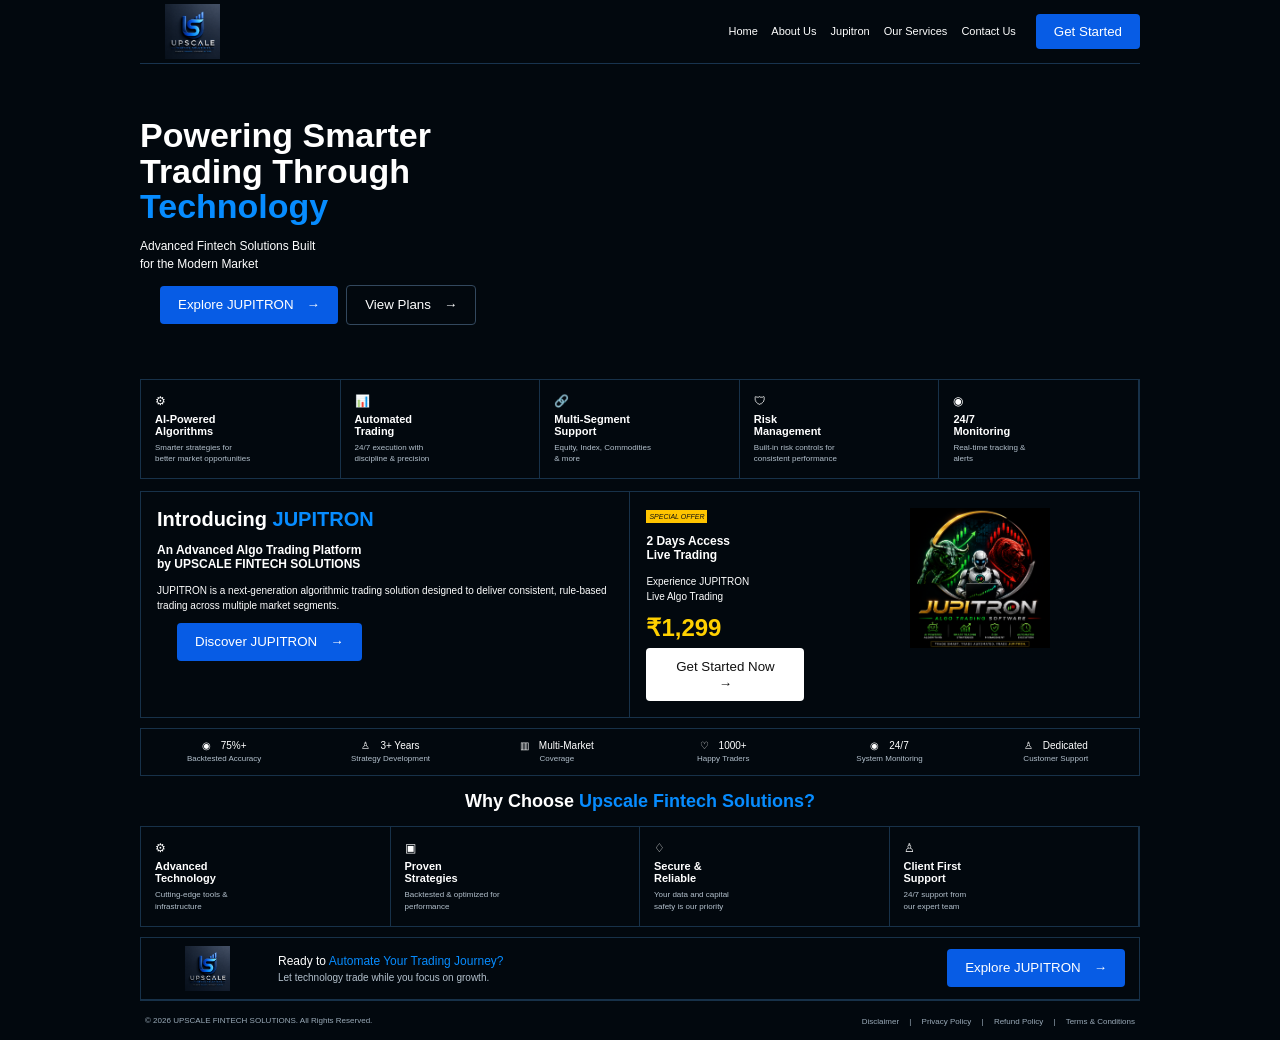
==== commit 24afa813: "Add files via upload" ====
--- a/index.html
+++ b/index.html
@@ -1,43 +1,13 @@
-<!doctype html>
-<html lang="en">
-<head>
-<meta charset="utf-8"><meta name="viewport" content="width=device-width,initial-scale=1">
-<title>Upscale Fintech Solutions</title><link rel="stylesheet" href="style.css">
-</head>
-<body>
-<header>
-  <img class="logo" src="upscale-logo.png" alt="Upscale Fintech Solutions">
-  <nav><a class="active">Home</a><a>About Us</a><a>Jupitron</a><a>Our Services</a><a>Plans & Pricing</a><a>Contact Us</a></nav>
-  <button>Get Started</button>
-</header>
+<!doctype html><html><head><meta charset="utf-8"><meta name="viewport" content="width=device-width,initial-scale=1"><title>Upscale Fintech Solutions</title><link rel="stylesheet" href="style.css"></head><body>
+<header><img src="upscale-logo.png"><nav>Home　 About Us　 Jupitron　 Our Services　 Contact Us</nav><button>Get Started</button></header>
 <main>
-<section class="hero">
- <div class="hero-copy"><h1>Powering Smarter<br>Trading Through<br><span>Technology</span></h1>
- <p>Advanced Fintech Solutions Built<br>for the Modern Market</p>
- <div><button class="nomargin">Explore JUPITRON →</button><button class="outline">View Plans →</button></div></div>
- <div class="hero-media"><video autoplay muted loop playsinline><source src="home-hero.mp4" type="video/mp4"></video></div>
-</section>
-<section class="features">
- <div><i>⚙</i><b>AI-Powered<br>Algorithms</b><small>Smarter strategies for<br>better market opportunities</small></div>
- <div><i>▥</i><b>Automated<br>Trading</b><small>24/7 execution with<br>discipline & precision</small></div>
- <div><i>◇</i><b>Multi-Segment<br>Support</b><small>Equity, Index, Commodities<br>& more</small></div>
- <div><i>♢</i><b>Risk<br>Management</b><small>Built-in risk controls for<br>consistent performance</small></div>
- <div><i>◉</i><b>24/7<br>Monitoring</b><small>Real-time tracking &<br>alerts</small></div>
-</section>
-<section class="product-section">
- <div class="product-copy"><label>INTRODUCING</label><h2>JUPITRON</h2><div class="sub">ALGO TRADING SOFTWARE</div>
- <h3>An Advanced Algo Trading Platform<br>by <span>UPSCALE FINTECH SOLUTIONS</span></h3>
- <p>JUPITRON is a next-generation algorithmic trading solution designed to deliver consistent, rule-based trading across multiple market segments.</p>
- <button class="nomargin">Discover JUPITRON →</button></div>
- <div class="product-art"><img src="jupitron-product.png" alt="Jupitron Algo Trading Software"></div>
-</section>
-<section class="stats">
- <div><b>◎　75%+</b><small>Backtested Accuracy</small></div><div><b>▣　3+ Years</b><small>Strategy Development</small></div>
- <div><b>▥　Multi-Market</b><small>Coverage</small></div><div><b>♢　1000+</b><small>Happy Traders</small></div>
- <div><b>◷　24/7</b><small>System Monitoring</small></div><div><b>♧　Dedicated</b><small>Customer Support</small></div>
-</section>
-<section class="offer"><div><em>SPECIAL OFFER</em><h3>2 Days Access<br>Live Trading</h3></div><p>Experience JUPITRON<br>Live Algo Trading</p><strong>₹1,299</strong><button>Get Started Now →</button></section>
-<section class="cta"><img src="upscale-logo.png"><div><h3>Ready to <span>Automate Your Trading Journey?</span></h3><p>Let technology trade while you focus on growth.</p></div><button>Explore JUPITRON →</button></section>
-</main>
-<footer><div>© 2026 UPSCALE FINTECH SOLUTIONS. All Rights Reserved.</div><div>Disclaimer　 |　 Privacy Policy　 |　 Refund Policy　 |　 Terms & Conditions</div></footer>
-</body></html>+<section class="hero"><div><h1>Powering Smarter<br>Trading Through<br><span>Technology</span></h1><p>Advanced Fintech Solutions Built<br>for the Modern Market</p><button>Explore JUPITRON　→</button> <button class="outline">View Plans　→</button></div><div class="art"><video autoplay muted loop playsinline preload="auto">
+<source src="home-hero.mp4" type="video/mp4">
+</video></div></section>
+<section class="features"><div>⚙<b>AI-Powered<br>Algorithms</b><small>Smarter strategies for<br>better market opportunities</small></div><div>📊<b>Automated<br>Trading</b><small>24/7 execution with<br>discipline & precision</small></div><div>🔗<b>Multi-Segment<br>Support</b><small>Equity, Index, Commodities<br>& more</small></div><div>🛡<b>Risk<br>Management</b><small>Built-in risk controls for<br>consistent performance</small></div><div>◉<b>24/7<br>Monitoring</b><small>Real-time tracking &<br>alerts</small></div></section>
+<section class="intro"><div><h2>Introducing <span>JUPITRON</span></h2><h3>An Advanced Algo Trading Platform<br>by UPSCALE FINTECH SOLUTIONS</h3><p>JUPITRON is a next-generation algorithmic trading solution designed to deliver consistent, rule-based trading across multiple market segments.</p><button>Discover JUPITRON　→</button></div><div class="offer"><i>SPECIAL OFFER</i><h3>2 Days Access<br>Live Trading</h3><p>Experience JUPITRON<br>Live Algo Trading</p><strong>₹1,299</strong><button class="white">Get Started Now　→</button></div><div class="product"><img src="jupitron.png"></div></section>
+<section class="stats"><div>◉　75%+<small>Backtested Accuracy</small></div><div>♙　3+ Years<small>Strategy Development</small></div><div>▥　Multi-Market<small>Coverage</small></div><div>♡　1000+<small>Happy Traders</small></div><div>◉　24/7<small>System Monitoring</small></div><div>♙　Dedicated<small>Customer Support</small></div></section>
+<h2 class="why">Why Choose <span>Upscale Fintech Solutions?</span></h2>
+<section class="cards"><div>⚙<b>Advanced<br>Technology</b><small>Cutting-edge tools &<br>infrastructure</small></div><div>▣<b>Proven<br>Strategies</b><small>Backtested & optimized for<br>performance</small></div><div>♢<b>Secure &<br>Reliable</b><small>Your data and capital<br>safety is our priority</small></div><div>♙<b>Client First<br>Support</b><small>24/7 support from<br>our expert team</small></div></section>
+<section class="cta"><img src="upscale-logo.png"><div>Ready to <span>Automate Your Trading Journey?</span><small>Let technology trade while you focus on growth.</small></div><button>Explore JUPITRON　→</button></section>
+</main><footer>© 2026 UPSCALE FINTECH SOLUTIONS. All Rights Reserved.<span>Disclaimer　 |　 Privacy Policy　 |　 Refund Policy　 |　 Terms & Conditions</span></footer></body></html>
--- a/style.css
+++ b/style.css
@@ -1 +1,3 @@
-*{box-sizing:border-box}body{margin:0;background:#01070d;color:#fff;font-family:Arial,sans-serif}header,main,footer{width:1180px;max-width:96%;margin:auto}header{height:84px;display:flex;align-items:center;border-bottom:1px solid #17324a}.logo{width:220px;height:72px;object-fit:contain}nav{margin-left:auto;display:flex;gap:31px}nav a{font-size:13px;color:#fff;padding:31px 0 12px}.active{color:#1599ff!important;border-bottom:2px solid #1599ff}button{background:#0865e9;color:#fff;border:1px solid #1679ff;border-radius:5px;padding:12px 23px;margin-left:28px;font-weight:600}.hero{height:420px;display:grid;grid-template-columns:38% 62%;overflow:hidden}.hero-copy{padding:62px 0 0 28px;z-index:2}.hero h1{font-size:43px;line-height:1.08;margin:0 0 20px}.hero h1 span,.product-copy span,.cta span{color:#168cff}.hero p{font-size:16px;line-height:1.6;color:#d7dde3;margin-bottom:25px}.nomargin{margin-left:0}.outline{background:#050c13;border-color:#50606e;margin-left:14px}.hero-media{height:420px;position:relative;overflow:hidden}.hero-media:before{content:"";position:absolute;inset:0;z-index:1;background:linear-gradient(90deg,#01070d 0,transparent 28%);pointer-events:none}.hero-media video{width:100%;height:100%;object-fit:cover;border:0}.features,.stats{display:grid;border:1px solid #173149;border-radius:8px;background:#030c14}.features{grid-template-columns:repeat(5,1fr)}.features div{padding:20px;border-right:1px solid #173149}.features i{font-size:25px;color:#078cff;float:left;margin-right:13px}.features b,.features small,.stats small{display:block}.features b{font-size:14px}.features small,.stats small{font-size:10px;color:#aebbc6;line-height:1.5;margin-top:7px}.product-section{display:grid;grid-template-columns:38% 62%;min-height:385px;border:1px solid #173149;border-radius:8px;margin-top:18px;background:radial-gradient(circle at 75% 50%,#06213c,#020a12 55%)}.product-copy{padding:48px 25px 30px 38px}.product-copy label{color:#168cff;font-weight:bold}.product-copy h2{font-size:46px;margin:10px 0 0;background:linear-gradient(#f6fbff,#68bfff,#075bd2);background-clip:text;-webkit-background-clip:text;color:transparent;letter-spacing:3px}.sub{letter-spacing:4px;color:#3aa5ff;font-size:11px;margin:3px 0 28px}.product-copy h3{font-size:17px;line-height:1.55}.product-copy p{font-size:13px;color:#c0cbd4;line-height:1.65}.product-art{display:flex;align-items:center;justify-content:center}.product-art img{width:94%;height:360px;object-fit:contain}.stats{grid-template-columns:repeat(6,1fr);margin-top:16px}.stats div{padding:18px 14px;border-right:1px solid #173149;text-align:center}.stats b{font-size:14px}.offer{margin-top:16px;border:1px solid #173149;border-radius:8px;display:grid;grid-template-columns:1.2fr 1fr .8fr 1fr;align-items:center;padding:18px 34px;background:#030c14}.offer em{background:#137ce7;font-size:9px;padding:4px 7px;font-style:normal}.offer h3{font-size:20px;margin:8px 0 0}.offer p{font-size:15px}.offer strong{font-size:38px;color:#168cff}.cta{margin-top:16px;border:1px solid #173149;border-radius:8px;display:flex;align-items:center;padding:12px 25px;background:#030c14}.cta img{width:190px;height:70px;object-fit:contain}.cta div{flex:1;border-left:1px solid #274157;padding-left:30px}.cta h3{font-size:20px;margin:0}.cta p{color:#b7c2cc;margin:7px 0 0}footer{display:flex;justify-content:space-between;color:#8d9aa5;font-size:10px;padding:22px 5px}@media(max-width:760px){nav{display:none}.logo{width:150px}.hero,.product-section{grid-template-columns:1fr;height:auto}.hero-media{height:280px}.features,.stats{grid-template-columns:1fr 1fr}.offer{grid-template-columns:1fr 1fr;gap:15px}.cta{flex-wrap:wrap}.product-art img{height:300px}}+*{box-sizing:border-box}body{margin:0;background:#02080e;color:#fff;font-family:Arial,sans-serif;font-size:12px}header,main,footer{width:1000px;max-width:96%;margin:auto}header{height:64px;display:flex;align-items:center;border-bottom:1px solid #18334e}header img{width:105px;height:55px;object-fit:contain}nav{margin-left:auto;font-size:11px}button{background:#075ce5;color:#fff;border:0;border-radius:4px;padding:10px 18px;margin-left:20px}.hero{height:315px;display:grid;grid-template-columns:39% 61%;align-items:center}.hero h1{font-size:34px;line-height:1.05;margin:0 0 12px}.hero h1 span,.intro span,.why span,.cta span{color:#078cff}.hero p{line-height:1.5}.outline{background:transparent;border:1px solid #33485e;margin-left:5px}.art{height:300px;overflow:hidden}.art img{width:100%;height:100%;object-fit:contain}.features{display:grid;grid-template-columns:repeat(5,1fr);border:1px solid #173149}.features div,.cards div{padding:14px;border-right:1px solid #173149}.features b,.features small,.cards b,.cards small,.stats small{display:block}.features b{font-size:11px;margin:5px 0}.features small,.cards small,.stats small{font-size:8px;color:#b4c1cd;line-height:1.4}.intro{display:grid;grid-template-columns:1.15fr .45fr .75fr;border:1px solid #173149;margin-top:12px;min-height:170px}.intro>div{padding:16px}.intro h2{font-size:20px;margin:0 0 7px}.intro h3{font-size:12px}.intro p{font-size:10px;line-height:1.5}.offer{border-left:1px solid #173149}.offer i{background:#ffc400;color:#111;font-size:7px;padding:3px}.offer strong{display:block;color:#ffd000;font-size:24px}.white{background:#fff;color:#111;margin:6px 0 0}.product img{width:100%;height:140px;object-fit:contain}.stats{display:grid;grid-template-columns:repeat(6,1fr);border:1px solid #173149;margin-top:10px;text-align:center}.stats div{padding:10px;font-size:10px}.why{text-align:center;font-size:18px}.cards{display:grid;grid-template-columns:repeat(4,1fr);border:1px solid #173149}.cards b{font-size:11px;margin:5px 0}.cta{border:1px solid #173149;margin-top:10px;padding:8px 14px;display:flex;align-items:center;gap:18px}.cta img{width:105px;height:45px;object-fit:contain}.cta div{flex:1;font-size:12px}.cta small{display:block;color:#b4c1cd;margin-top:4px}footer{border-top:1px solid #173149;padding:15px 5px;font-size:8px;color:#9babb9}footer span{float:right}@media(max-width:700px){header,main,footer{max-width:94%}nav{display:none}.hero{height:auto;grid-template-columns:1fr}.features,.stats{grid-template-columns:1fr 1fr}.intro{grid-template-columns:1fr}.cards{grid-template-columns:1fr 1fr}}
+.art{position:relative;background:#02080e}
+.art video{width:100%;height:100%;object-fit:cover;display:block;border:0;outline:0}
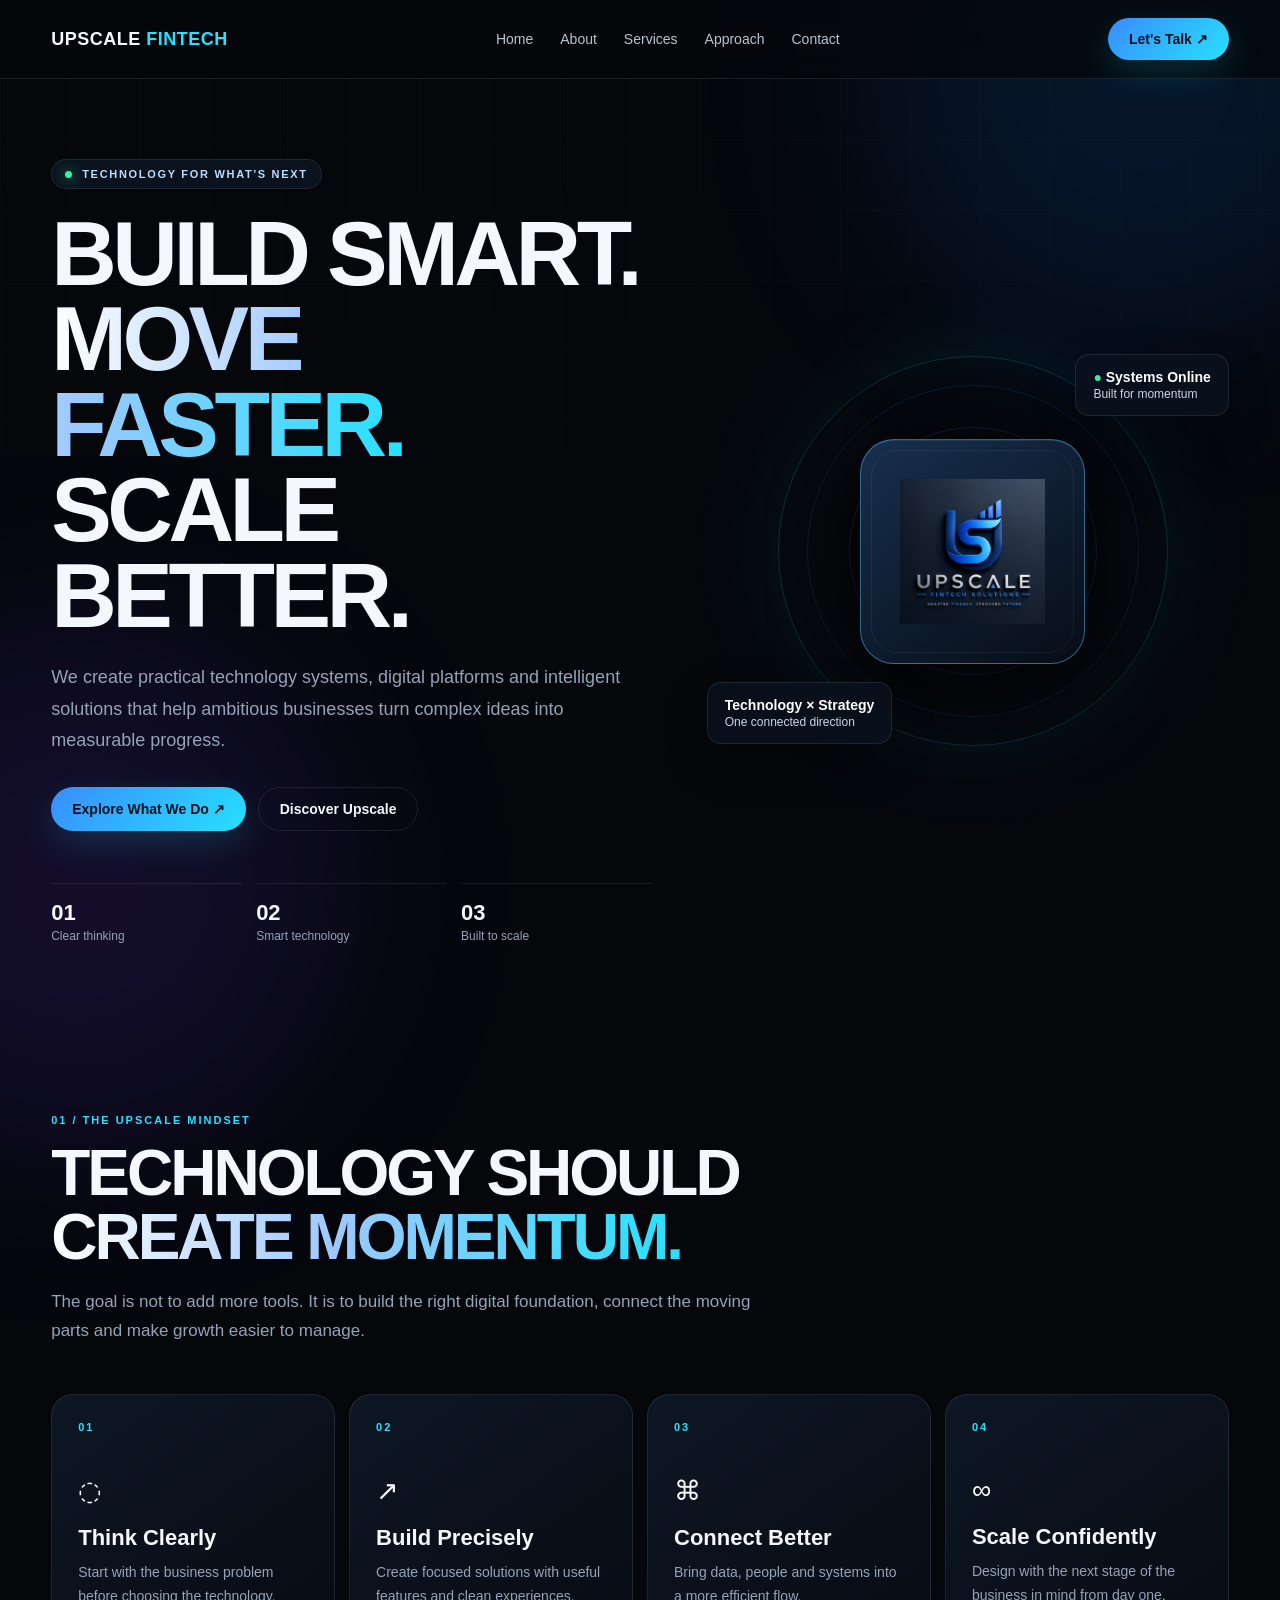
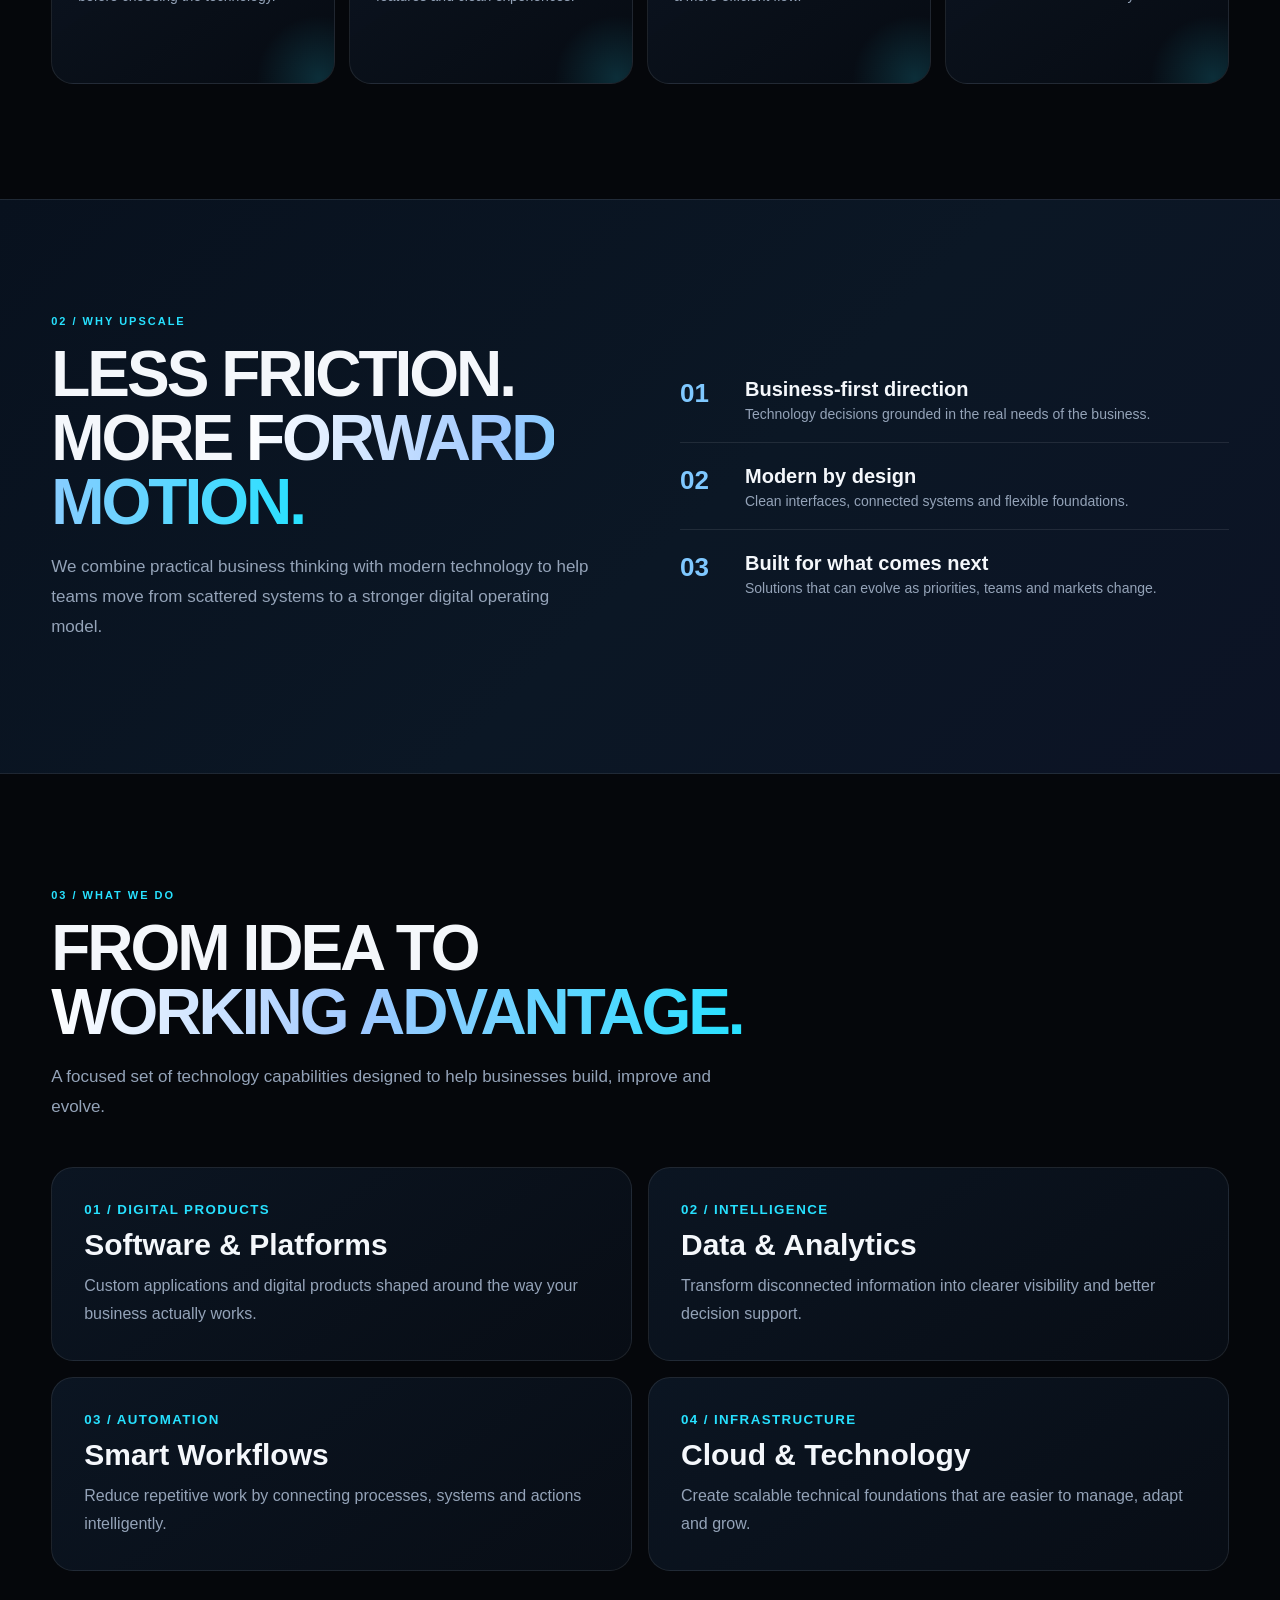
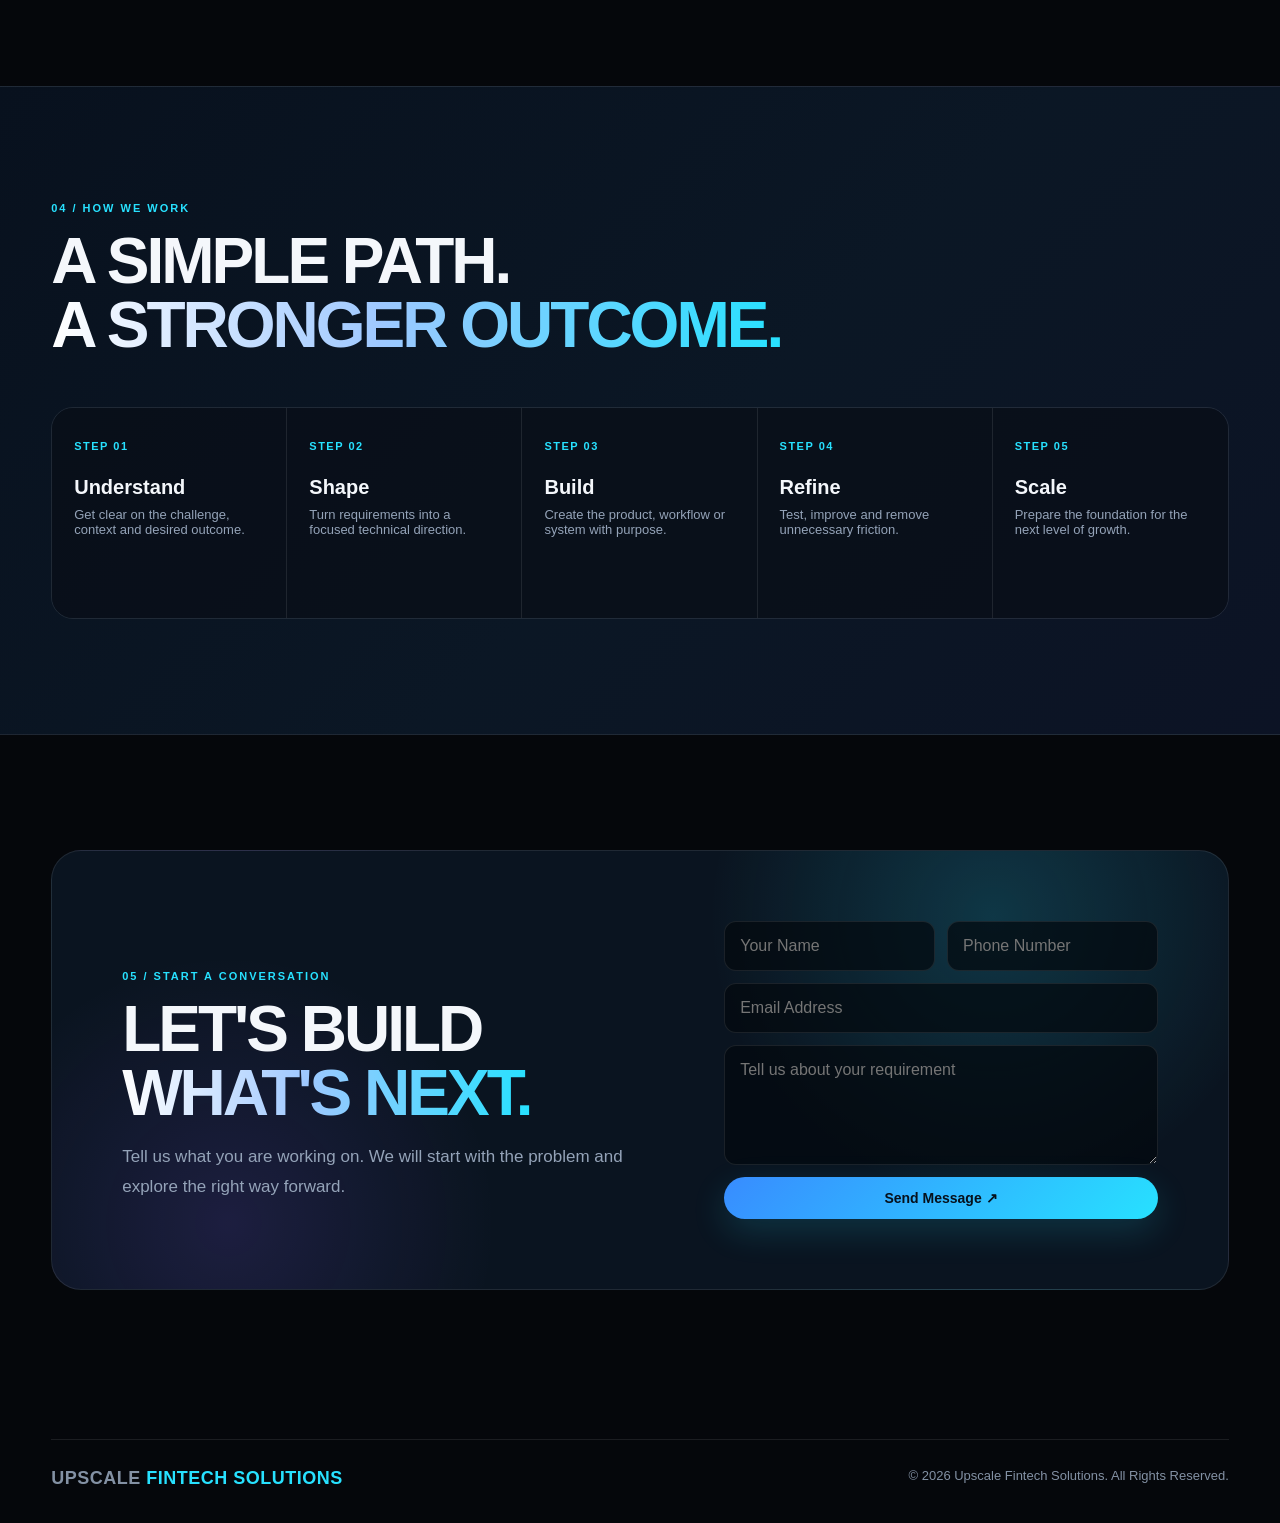
==== commit 972c5d15: "Rename index .html to index.html" ====
--- a/index.html
+++ b/index.html
@@ -1,13 +1,96 @@
-<!doctype html><html><head><meta charset="utf-8"><meta name="viewport" content="width=device-width,initial-scale=1"><title>Upscale Fintech Solutions</title><link rel="stylesheet" href="style.css"></head><body>
-<header><img src="upscale-logo.png"><nav>Home　 About Us　 Jupitron　 Our Services　 Contact Us</nav><button>Get Started</button></header>
+<!DOCTYPE html>
+<html lang="en">
+<head>
+<meta charset="UTF-8">
+<meta name="viewport" content="width=device-width, initial-scale=1.0">
+<title>Upscale Fintech Solutions | Technology That Moves Business Forward</title>
+<meta name="description" content="Upscale Fintech Solutions builds modern technology, data and digital systems for ambitious businesses.">
+<style>
+:root{
+  --bg:#05070b;--panel:#0a1019;--panel2:#0e1724;--text:#f4f7fb;--muted:#94a3b8;
+  --line:rgba(255,255,255,.09);--blue:#388cff;--cyan:#27e1ff;--violet:#8b5cff;
+}
+*{box-sizing:border-box}html{scroll-behavior:smooth}body{margin:0;background:var(--bg);color:var(--text);font-family:Inter,Arial,sans-serif;overflow-x:hidden}
+a{color:inherit;text-decoration:none}.wrap{width:min(1180px,92%);margin:auto}
+.grid-bg{position:fixed;inset:0;z-index:-3;background-image:linear-gradient(rgba(255,255,255,.025) 1px,transparent 1px),linear-gradient(90deg,rgba(255,255,255,.025) 1px,transparent 1px);background-size:70px 70px;mask-image:linear-gradient(#000,transparent 85%)}
+.glow{position:fixed;width:42vw;height:42vw;border-radius:50%;filter:blur(100px);opacity:.13;z-index:-2;pointer-events:none}.g1{background:#1677ff;top:-15vw;right:-10vw}.g2{background:#743cff;bottom:-20vw;left:-15vw}
+nav{position:sticky;top:0;z-index:20;background:rgba(5,7,11,.72);backdrop-filter:blur(20px);border-bottom:1px solid var(--line)}
+.nav{height:78px;display:flex;align-items:center;justify-content:space-between;gap:24px}.brand{font-weight:900;letter-spacing:.5px;font-size:18px}.brand span{color:var(--cyan)}.navlinks{display:flex;gap:27px;color:#b9c4d3;font-size:14px}.navlinks a:hover{color:white}
+.btn{display:inline-flex;align-items:center;justify-content:center;gap:9px;padding:13px 21px;border-radius:999px;font-weight:800;font-size:14px;border:1px solid var(--line);transition:.25s}.btn.primary{border:0;background:linear-gradient(135deg,var(--blue),var(--cyan));color:#06111c;box-shadow:0 12px 35px rgba(39,225,255,.16)}.btn:hover{transform:translateY(-2px)}.menu{display:none}
+.hero{min-height:91vh;display:grid;place-items:center;padding:80px 0 55px;position:relative}.hero-grid{display:grid;grid-template-columns:1.08fr .92fr;align-items:center;gap:65px}.kicker{display:inline-flex;gap:10px;align-items:center;padding:8px 13px;border:1px solid var(--line);border-radius:999px;color:#b9dfff;font-size:11px;letter-spacing:1.7px;font-weight:800;background:rgba(13,23,37,.7)}.dot{width:7px;height:7px;border-radius:50%;background:#38f0a5;box-shadow:0 0 15px #38f0a5}
+h1{font-size:clamp(50px,7.1vw,94px);line-height:.94;letter-spacing:-4.5px;margin:22px 0 24px}.grad{background:linear-gradient(90deg,#fff 0%,#9ec8ff 45%,#27e1ff 100%);-webkit-background-clip:text;color:transparent}.lead{max-width:650px;font-size:18px;line-height:1.75;color:var(--muted)}.actions{display:flex;gap:12px;flex-wrap:wrap;margin-top:30px}
+.stats{display:grid;grid-template-columns:repeat(3,1fr);gap:14px;margin-top:52px;max-width:650px}.stat{border-top:1px solid var(--line);padding-top:16px}.stat b{display:block;font-size:22px}.stat span{font-size:12px;color:var(--muted)}
+.visual{height:520px;position:relative;display:grid;place-items:center}.halo{position:absolute;width:390px;height:390px;border-radius:50%;border:1px solid rgba(39,225,255,.18);box-shadow:0 0 100px rgba(39,225,255,.09),inset 0 0 100px rgba(39,225,255,.04)}.halo:before,.halo:after{content:"";position:absolute;border-radius:50%;inset:28px;border:1px solid rgba(56,140,255,.13)}.halo:after{inset:70px;border-color:rgba(139,92,255,.18)}
+.core{width:225px;height:225px;border-radius:34px;display:grid;place-items:center;position:relative;z-index:2;background:linear-gradient(145deg,rgba(24,50,83,.95),rgba(7,13,22,.98));border:1px solid rgba(88,202,255,.45);box-shadow:0 30px 80px rgba(0,0,0,.55),inset 0 1px 0 rgba(255,255,255,.08)}.core:before{content:"";position:absolute;inset:10px;border:1px solid rgba(255,255,255,.06);border-radius:27px}.core img{max-width:145px;max-height:145px;object-fit:contain;position:relative;z-index:2}.core .fallback{font-size:30px;font-weight:900;letter-spacing:3px}
+.float{position:absolute;z-index:4;padding:14px 17px;border-radius:14px;background:rgba(10,18,30,.88);border:1px solid var(--line);backdrop-filter:blur(14px);font-size:12px;color:#c9d6e6;box-shadow:0 18px 40px rgba(0,0,0,.25)}.f1{top:12%;right:0}.f2{bottom:13%;left:-2%}.float strong{display:block;color:white;font-size:14px;margin-bottom:2px}.up{color:#40e6a5}
+section{padding:115px 0}.eyebrow{font-size:11px;letter-spacing:2px;color:var(--cyan);font-weight:900}h2{font-size:clamp(37px,5vw,66px);line-height:1;letter-spacing:-3px;margin:15px 0 18px}.sub{max-width:700px;color:var(--muted);font-size:17px;line-height:1.75}
+.cards{display:grid;grid-template-columns:repeat(4,1fr);gap:14px;margin-top:48px}.card{min-height:290px;padding:26px;border:1px solid var(--line);border-radius:22px;background:linear-gradient(145deg,rgba(15,25,39,.9),rgba(7,12,20,.92));position:relative;overflow:hidden;transition:.3s}.card:after{content:"";position:absolute;width:130px;height:130px;border-radius:50%;right:-50px;bottom:-60px;background:radial-gradient(circle,rgba(39,225,255,.16),transparent 68%)}.card:hover{transform:translateY(-7px);border-color:rgba(39,225,255,.38)}.num{font-size:11px;color:var(--cyan);font-weight:900;letter-spacing:2px}.icon{font-size:27px;margin:42px 0 18px}.card h3{font-size:22px;margin:0 0 10px}.card p{font-size:14px;line-height:1.7;color:var(--muted);margin:0}
+.band{background:linear-gradient(135deg,#08111e,#0b1725 55%,#0c1325);border-top:1px solid var(--line);border-bottom:1px solid var(--line)}.split{display:grid;grid-template-columns:1fr 1fr;gap:80px;align-items:center}.points{display:grid;gap:2px}.point{padding:20px 0;border-bottom:1px solid var(--line);display:grid;grid-template-columns:50px 1fr;gap:15px}.point:last-child{border-bottom:0}.point b{font-size:26px;color:#7fc8ff}.point h3{margin:0 0 5px;font-size:20px}.point p{margin:0;color:var(--muted);font-size:14px}
+.services{display:grid;grid-template-columns:repeat(2,1fr);gap:16px;margin-top:45px}.service{padding:32px;border:1px solid var(--line);border-radius:22px;background:linear-gradient(145deg,#0b1522,#080d15);transition:.25s}.service:hover{border-color:rgba(56,140,255,.45);transform:translateY(-4px)}.service small{color:var(--cyan);font-weight:900;letter-spacing:1.4px}.service h3{font-size:30px;margin:10px 0}.service p{color:var(--muted);line-height:1.75;margin:0}
+.process{display:grid;grid-template-columns:repeat(5,1fr);margin-top:50px;border:1px solid var(--line);border-radius:22px;overflow:hidden}.step{padding:28px 22px;min-height:210px;border-right:1px solid var(--line);background:rgba(8,14,23,.75)}.step:last-child{border:0}.step span{color:var(--cyan);font-size:11px;font-weight:900;letter-spacing:1.5px}.step h3{font-size:20px;margin:22px 0 8px}.step p{font-size:13px;color:var(--muted);margin:0}
+.cta{padding:70px;border:1px solid var(--line);border-radius:30px;background:radial-gradient(circle at 80% 15%,rgba(39,225,255,.17),transparent 28%),radial-gradient(circle at 15% 85%,rgba(139,92,255,.14),transparent 25%),#0a1420;position:relative;overflow:hidden}.cta-grid{display:grid;grid-template-columns:1fr .8fr;gap:60px;align-items:end}.cta h2{margin-bottom:12px}form{display:grid;grid-template-columns:1fr 1fr;gap:12px}input,textarea{width:100%;border:1px solid var(--line);background:rgba(4,9,15,.72);padding:15px;border-radius:12px;color:white;font:inherit;outline:none}input:focus,textarea:focus{border-color:var(--cyan)}textarea,.form-full{grid-column:1/-1}textarea{min-height:120px;resize:vertical}button{cursor:pointer}
+footer{padding:34px 0;color:#8391a4;font-size:13px}.foot{display:flex;justify-content:space-between;gap:20px;border-top:1px solid var(--line);padding-top:28px}
+@media(max-width:900px){.navlinks{display:none}.menu{display:inline-flex}.hero-grid,.split,.cta-grid{grid-template-columns:1fr}.visual{height:400px}.cards{grid-template-columns:1fr 1fr}.process{grid-template-columns:1fr 1fr}.step:nth-child(2){border-right:0}.step:nth-child(n+3){border-top:1px solid var(--line)}.hero{padding-top:60px}}
+@media(max-width:560px){section{padding:80px 0}h1{letter-spacing:-2.8px}.stats,.cards,.services,.process,form{grid-template-columns:1fr}.visual{height:330px}.halo{width:290px;height:290px}.core{width:185px;height:185px}.float{display:none}.step{border-right:0!important;border-top:1px solid var(--line)}.step:first-child{border-top:0}.cta{padding:35px 22px}.foot{flex-direction:column}.nav .btn{display:none}}
+</style>
+</head>
+<body>
+<div class="grid-bg"></div><div class="glow g1"></div><div class="glow g2"></div>
+
+<nav><div class="wrap nav">
+<a href="#home" class="brand">UPSCALE <span>FINTECH</span></a>
+<div class="navlinks"><a href="#home">Home</a><a href="#about">About</a><a href="#services">Services</a><a href="#approach">Approach</a><a href="#contact">Contact</a></div>
+<a class="btn primary" href="#contact">Let's Talk ↗</a><a class="btn menu" href="#contact">Menu</a>
+</div></nav>
+
 <main>
-<section class="hero"><div><h1>Powering Smarter<br>Trading Through<br><span>Technology</span></h1><p>Advanced Fintech Solutions Built<br>for the Modern Market</p><button>Explore JUPITRON　→</button> <button class="outline">View Plans　→</button></div><div class="art"><video autoplay muted loop playsinline preload="auto">
-<source src="home-hero.mp4" type="video/mp4">
-</video></div></section>
-<section class="features"><div>⚙<b>AI-Powered<br>Algorithms</b><small>Smarter strategies for<br>better market opportunities</small></div><div>📊<b>Automated<br>Trading</b><small>24/7 execution with<br>discipline & precision</small></div><div>🔗<b>Multi-Segment<br>Support</b><small>Equity, Index, Commodities<br>& more</small></div><div>🛡<b>Risk<br>Management</b><small>Built-in risk controls for<br>consistent performance</small></div><div>◉<b>24/7<br>Monitoring</b><small>Real-time tracking &<br>alerts</small></div></section>
-<section class="intro"><div><h2>Introducing <span>JUPITRON</span></h2><h3>An Advanced Algo Trading Platform<br>by UPSCALE FINTECH SOLUTIONS</h3><p>JUPITRON is a next-generation algorithmic trading solution designed to deliver consistent, rule-based trading across multiple market segments.</p><button>Discover JUPITRON　→</button></div><div class="offer"><i>SPECIAL OFFER</i><h3>2 Days Access<br>Live Trading</h3><p>Experience JUPITRON<br>Live Algo Trading</p><strong>₹1,299</strong><button class="white">Get Started Now　→</button></div><div class="product"><img src="jupitron.png"></div></section>
-<section class="stats"><div>◉　75%+<small>Backtested Accuracy</small></div><div>♙　3+ Years<small>Strategy Development</small></div><div>▥　Multi-Market<small>Coverage</small></div><div>♡　1000+<small>Happy Traders</small></div><div>◉　24/7<small>System Monitoring</small></div><div>♙　Dedicated<small>Customer Support</small></div></section>
-<h2 class="why">Why Choose <span>Upscale Fintech Solutions?</span></h2>
-<section class="cards"><div>⚙<b>Advanced<br>Technology</b><small>Cutting-edge tools &<br>infrastructure</small></div><div>▣<b>Proven<br>Strategies</b><small>Backtested & optimized for<br>performance</small></div><div>♢<b>Secure &<br>Reliable</b><small>Your data and capital<br>safety is our priority</small></div><div>♙<b>Client First<br>Support</b><small>24/7 support from<br>our expert team</small></div></section>
-<section class="cta"><img src="upscale-logo.png"><div>Ready to <span>Automate Your Trading Journey?</span><small>Let technology trade while you focus on growth.</small></div><button>Explore JUPITRON　→</button></section>
-</main><footer>© 2026 UPSCALE FINTECH SOLUTIONS. All Rights Reserved.<span>Disclaimer　 |　 Privacy Policy　 |　 Refund Policy　 |　 Terms & Conditions</span></footer></body></html>+<section class="hero" id="home"><div class="wrap hero-grid">
+<div>
+<div class="kicker"><i class="dot"></i> TECHNOLOGY FOR WHAT'S NEXT</div>
+<h1>BUILD SMART.<br><span class="grad">MOVE FASTER.</span><br>SCALE BETTER.</h1>
+<p class="lead">We create practical technology systems, digital platforms and intelligent solutions that help ambitious businesses turn complex ideas into measurable progress.</p>
+<div class="actions"><a class="btn primary" href="#services">Explore What We Do ↗</a><a class="btn" href="#about">Discover Upscale</a></div>
+<div class="stats"><div class="stat"><b>01</b><span>Clear thinking</span></div><div class="stat"><b>02</b><span>Smart technology</span></div><div class="stat"><b>03</b><span>Built to scale</span></div></div>
+</div>
+<div class="visual"><div class="halo"></div><div class="core"><img src="[data-uri]